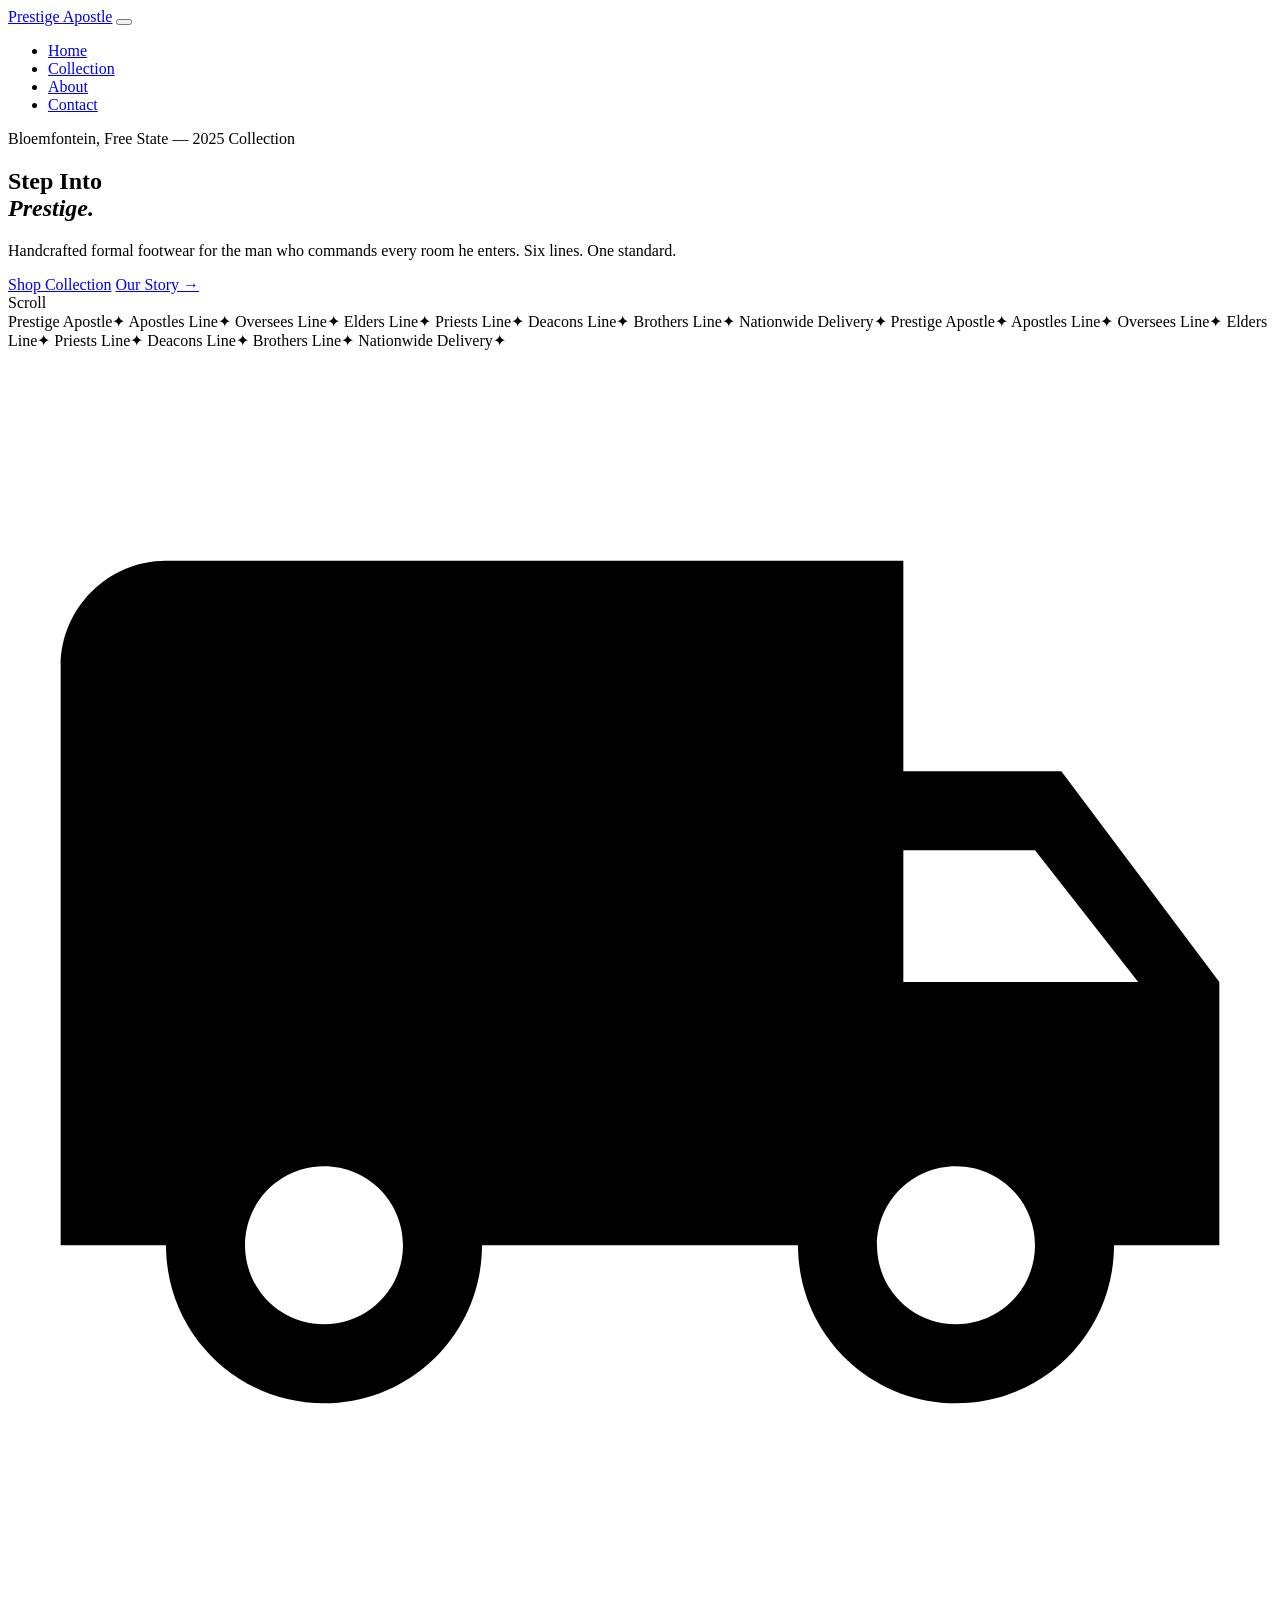
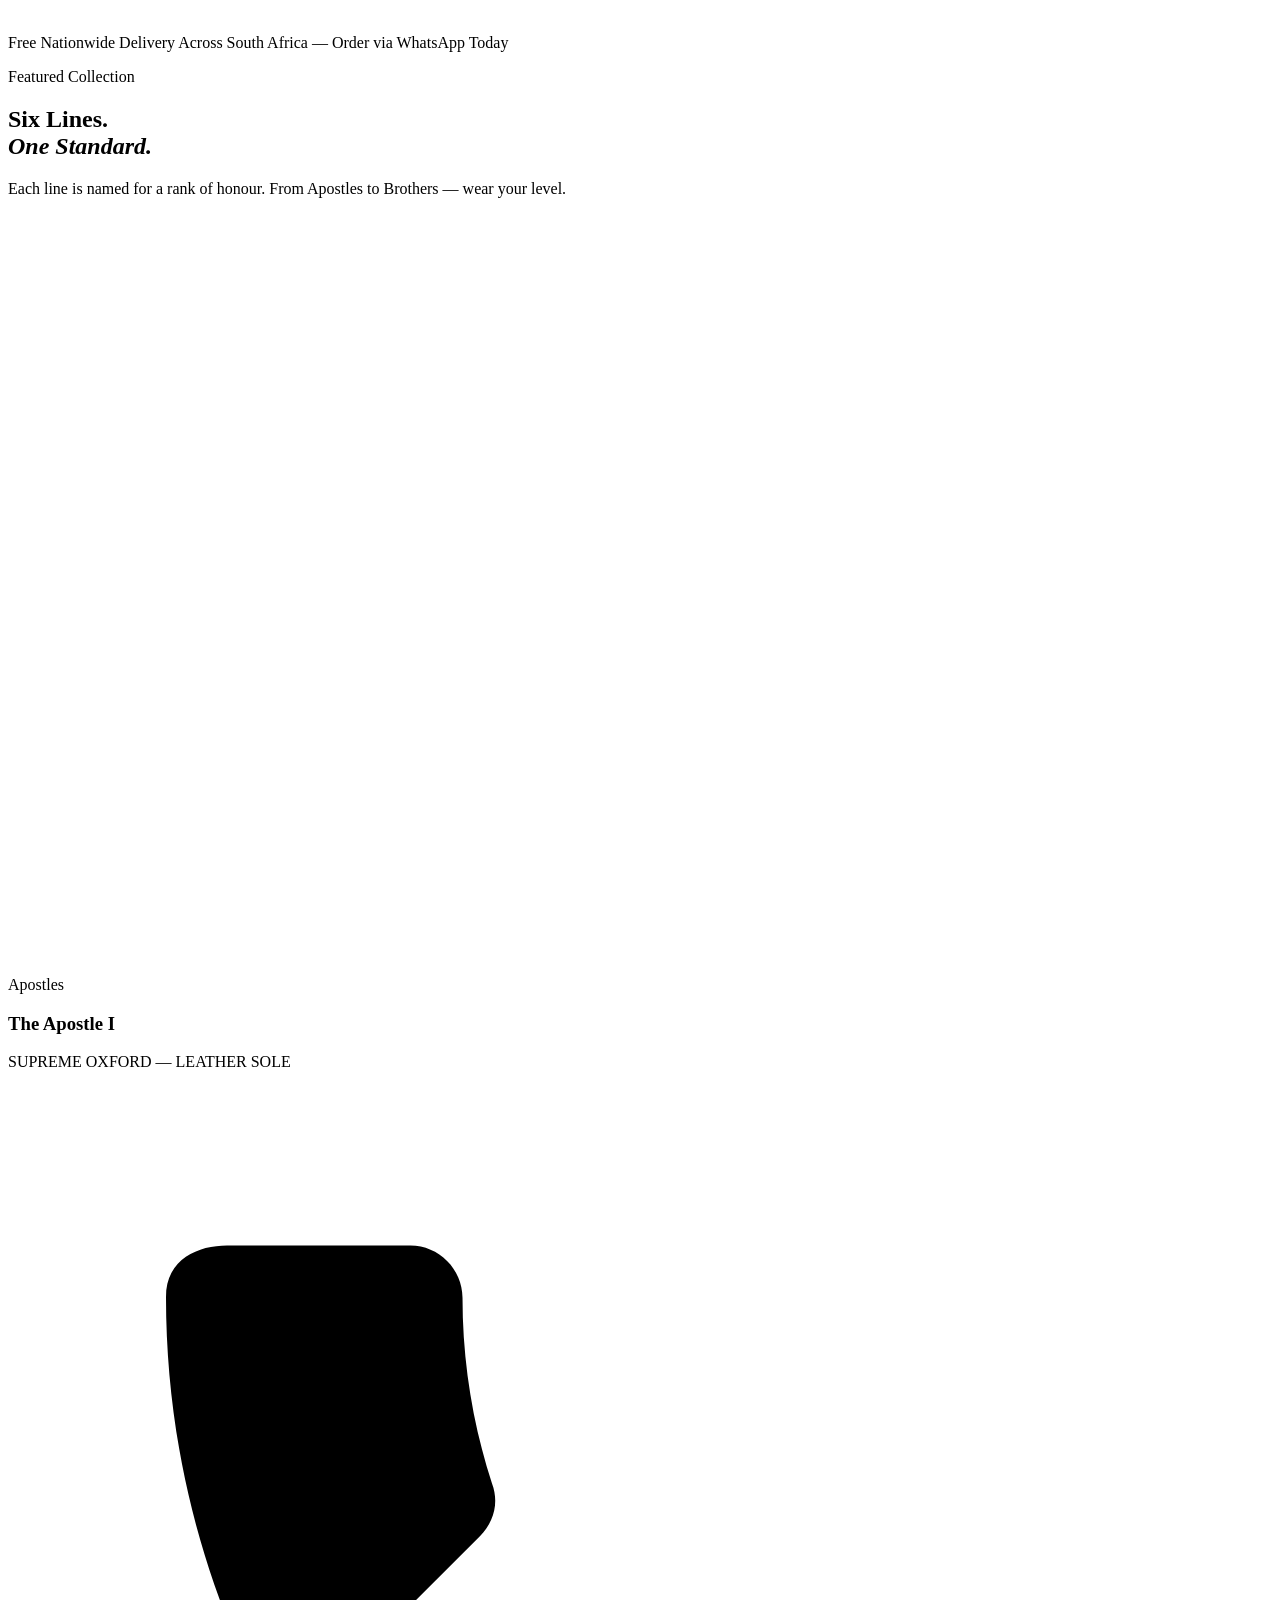
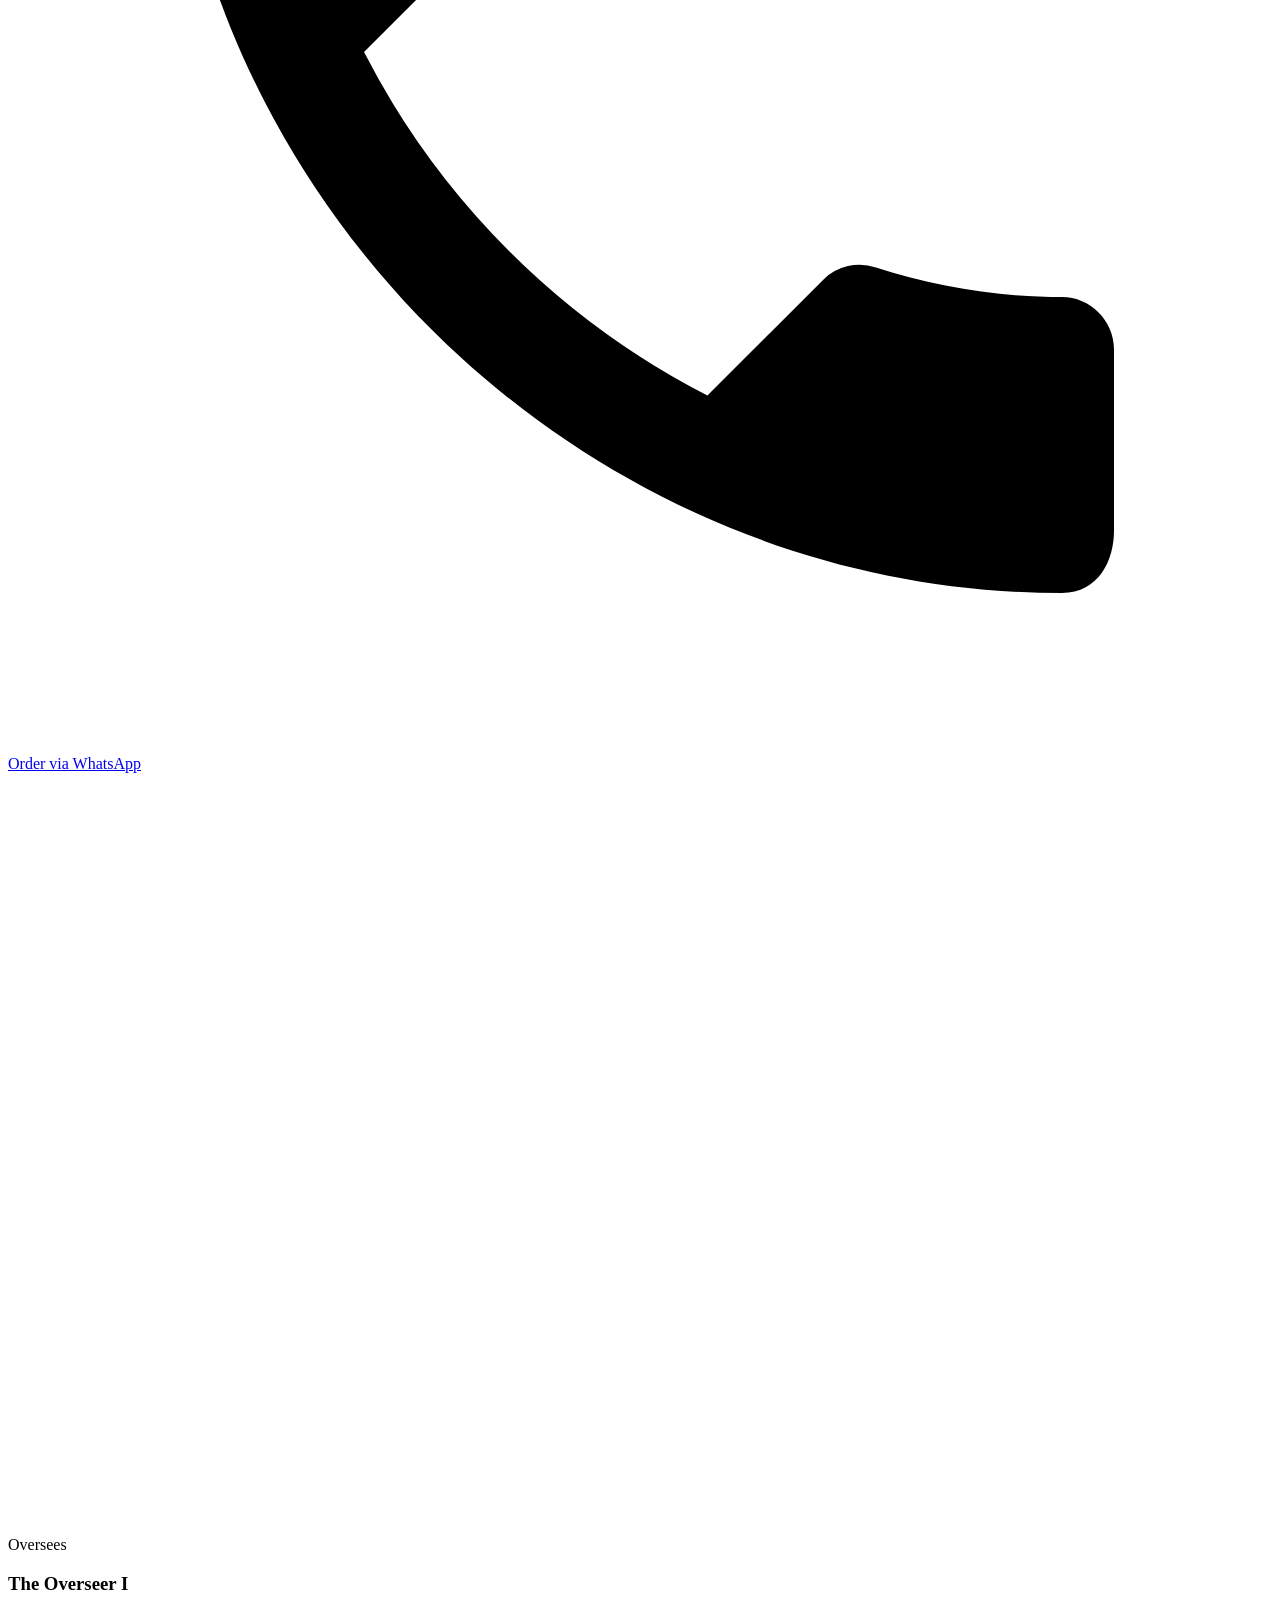
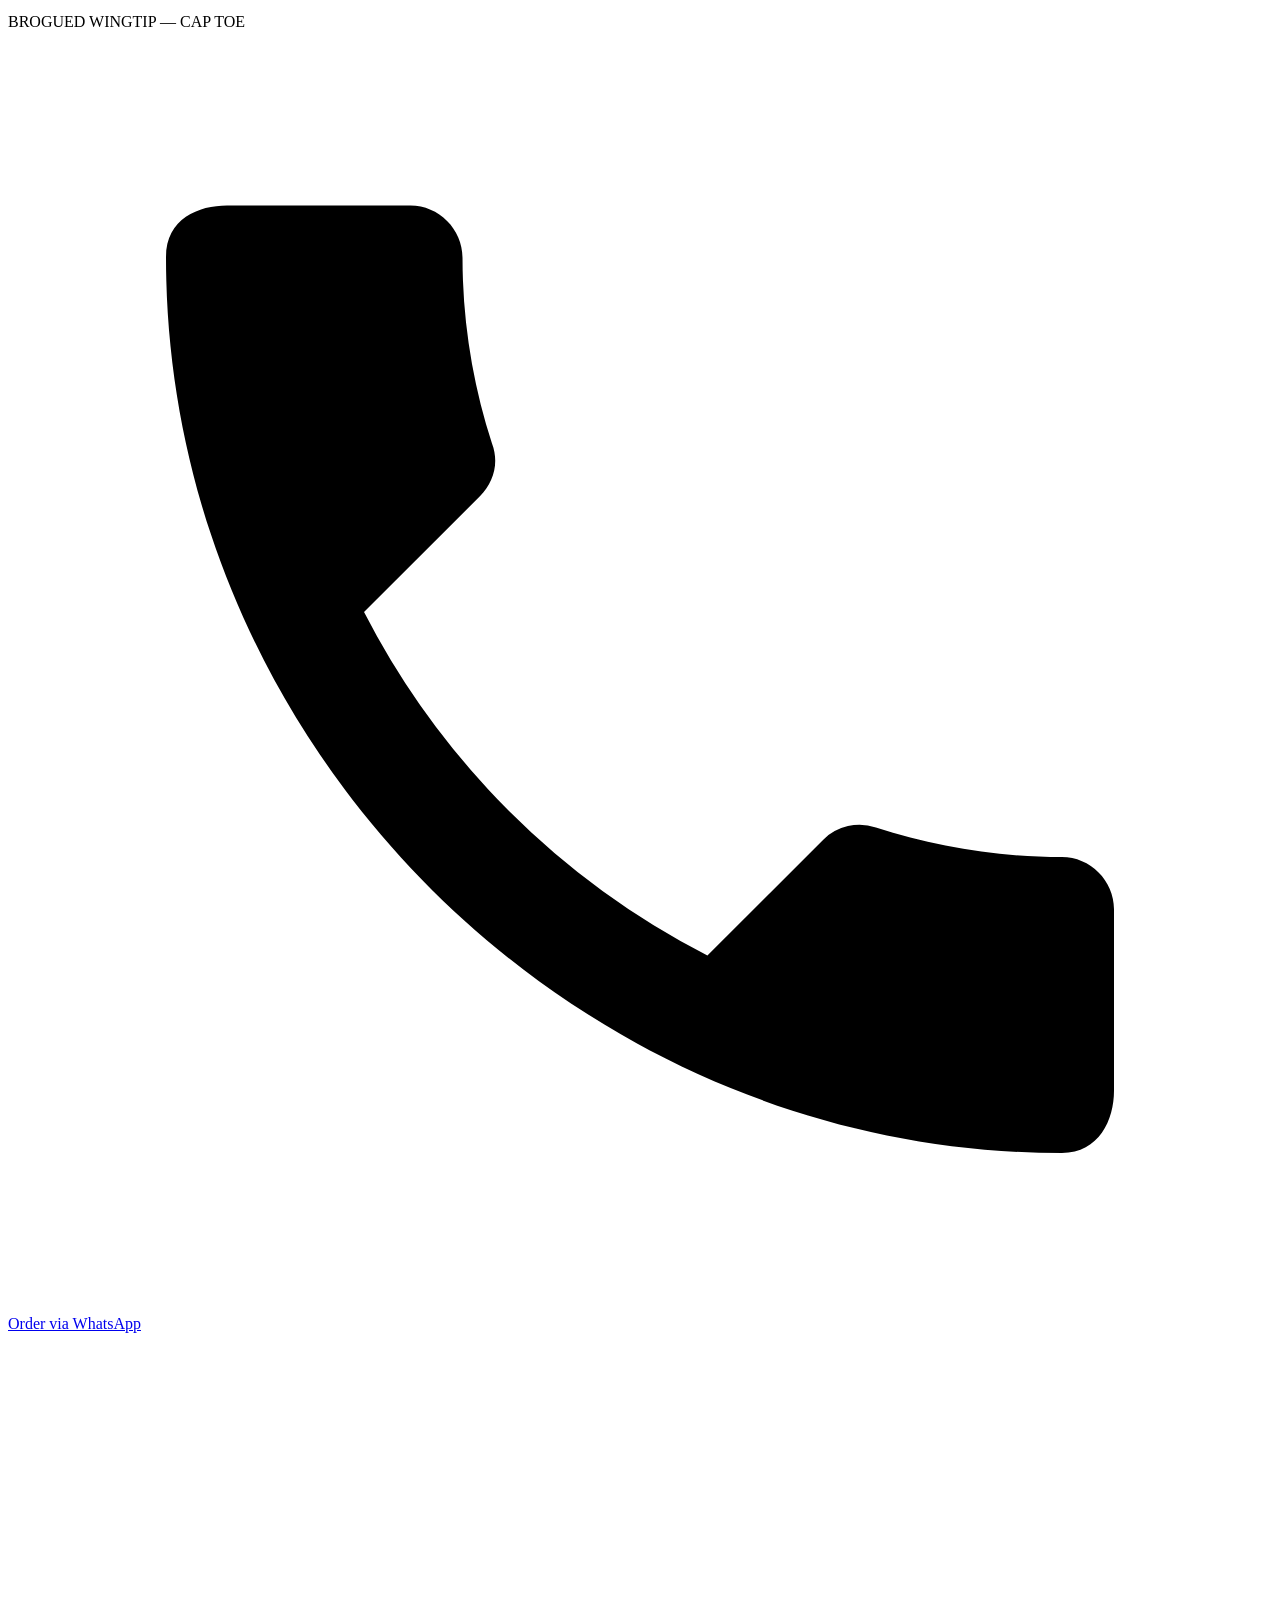
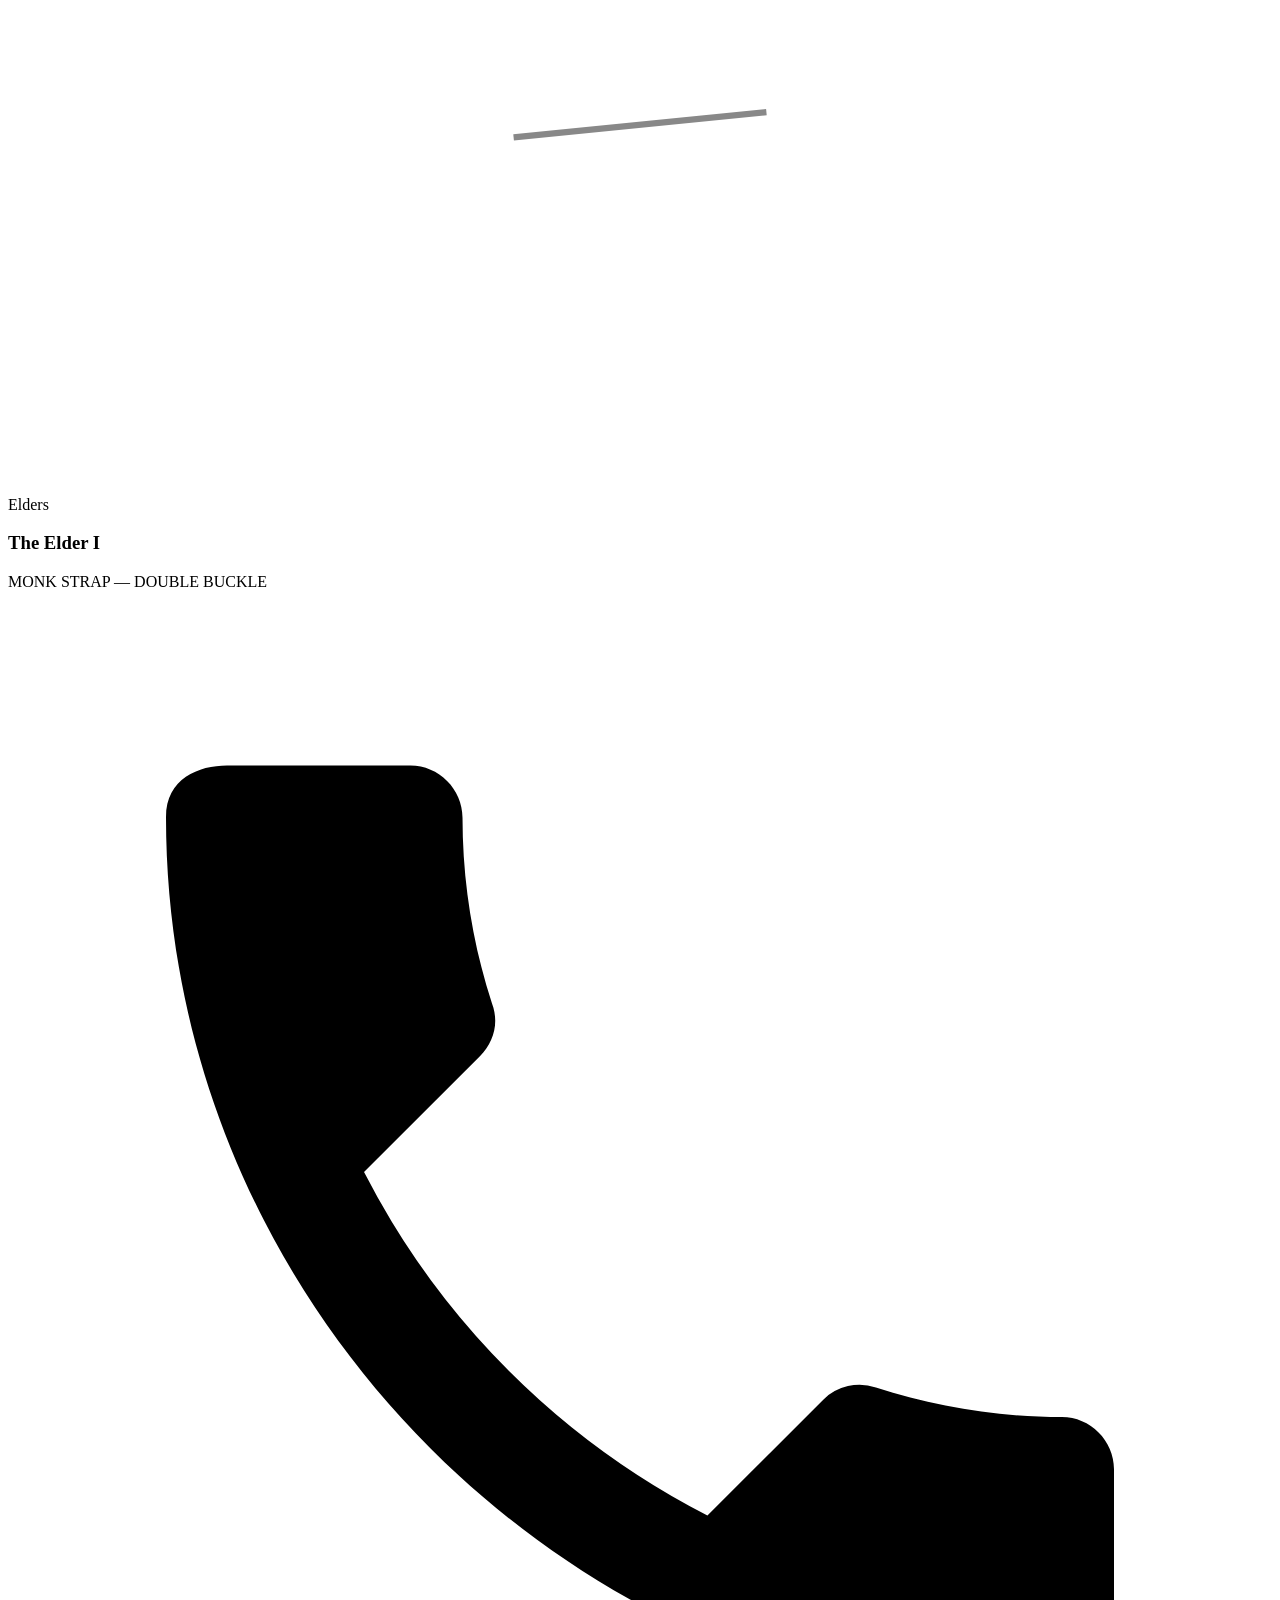
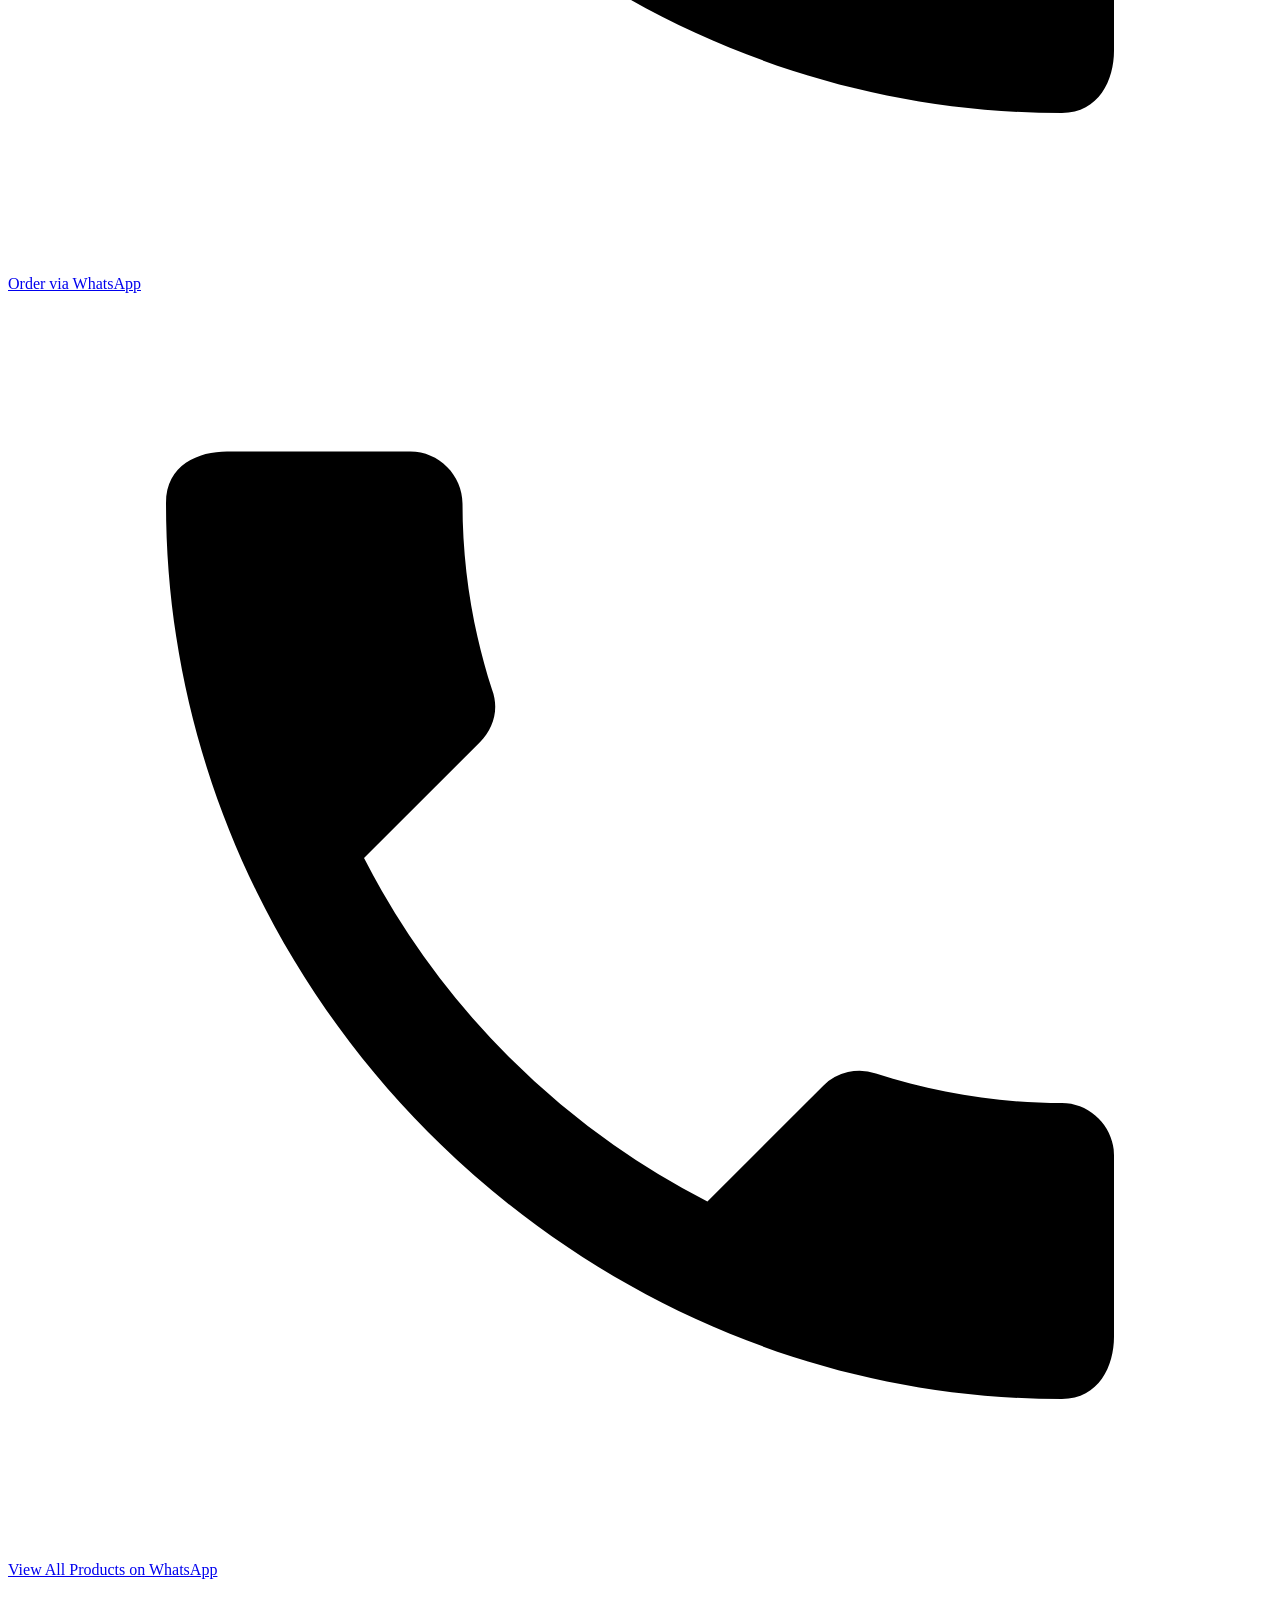
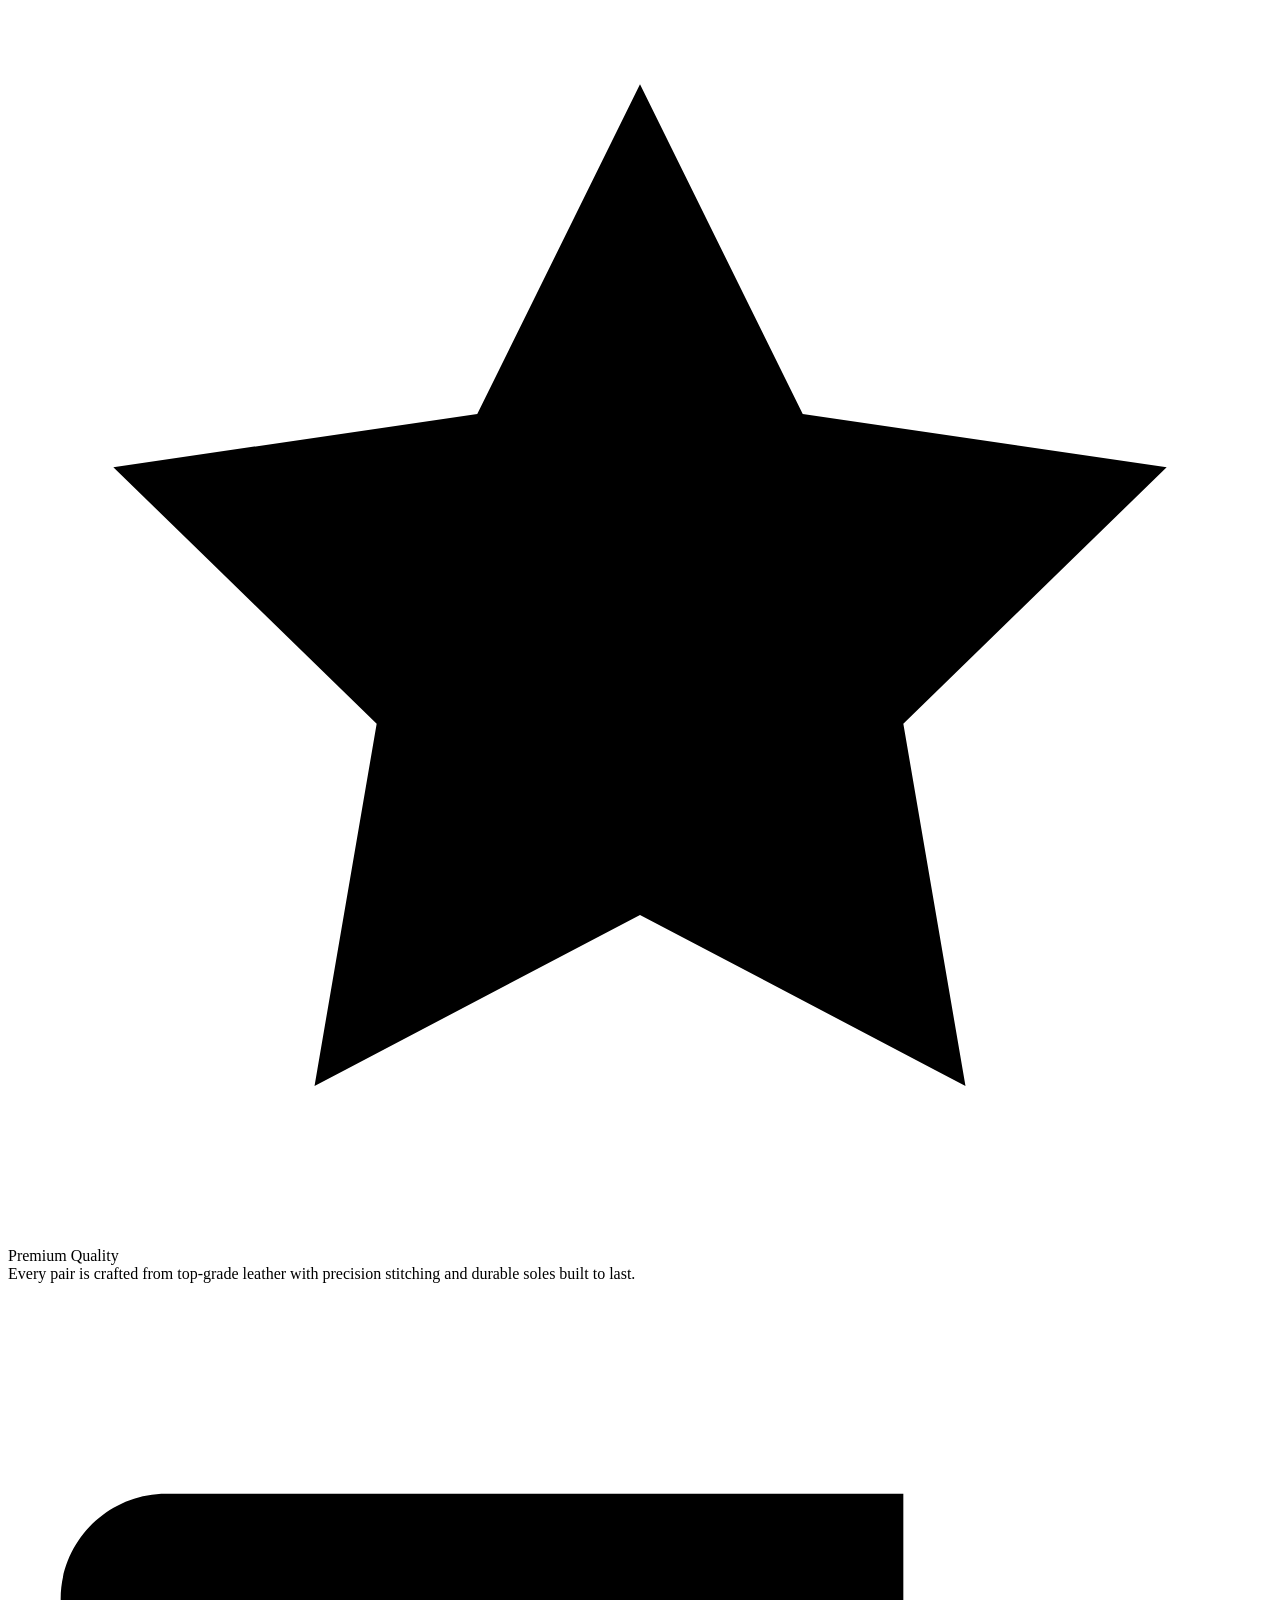
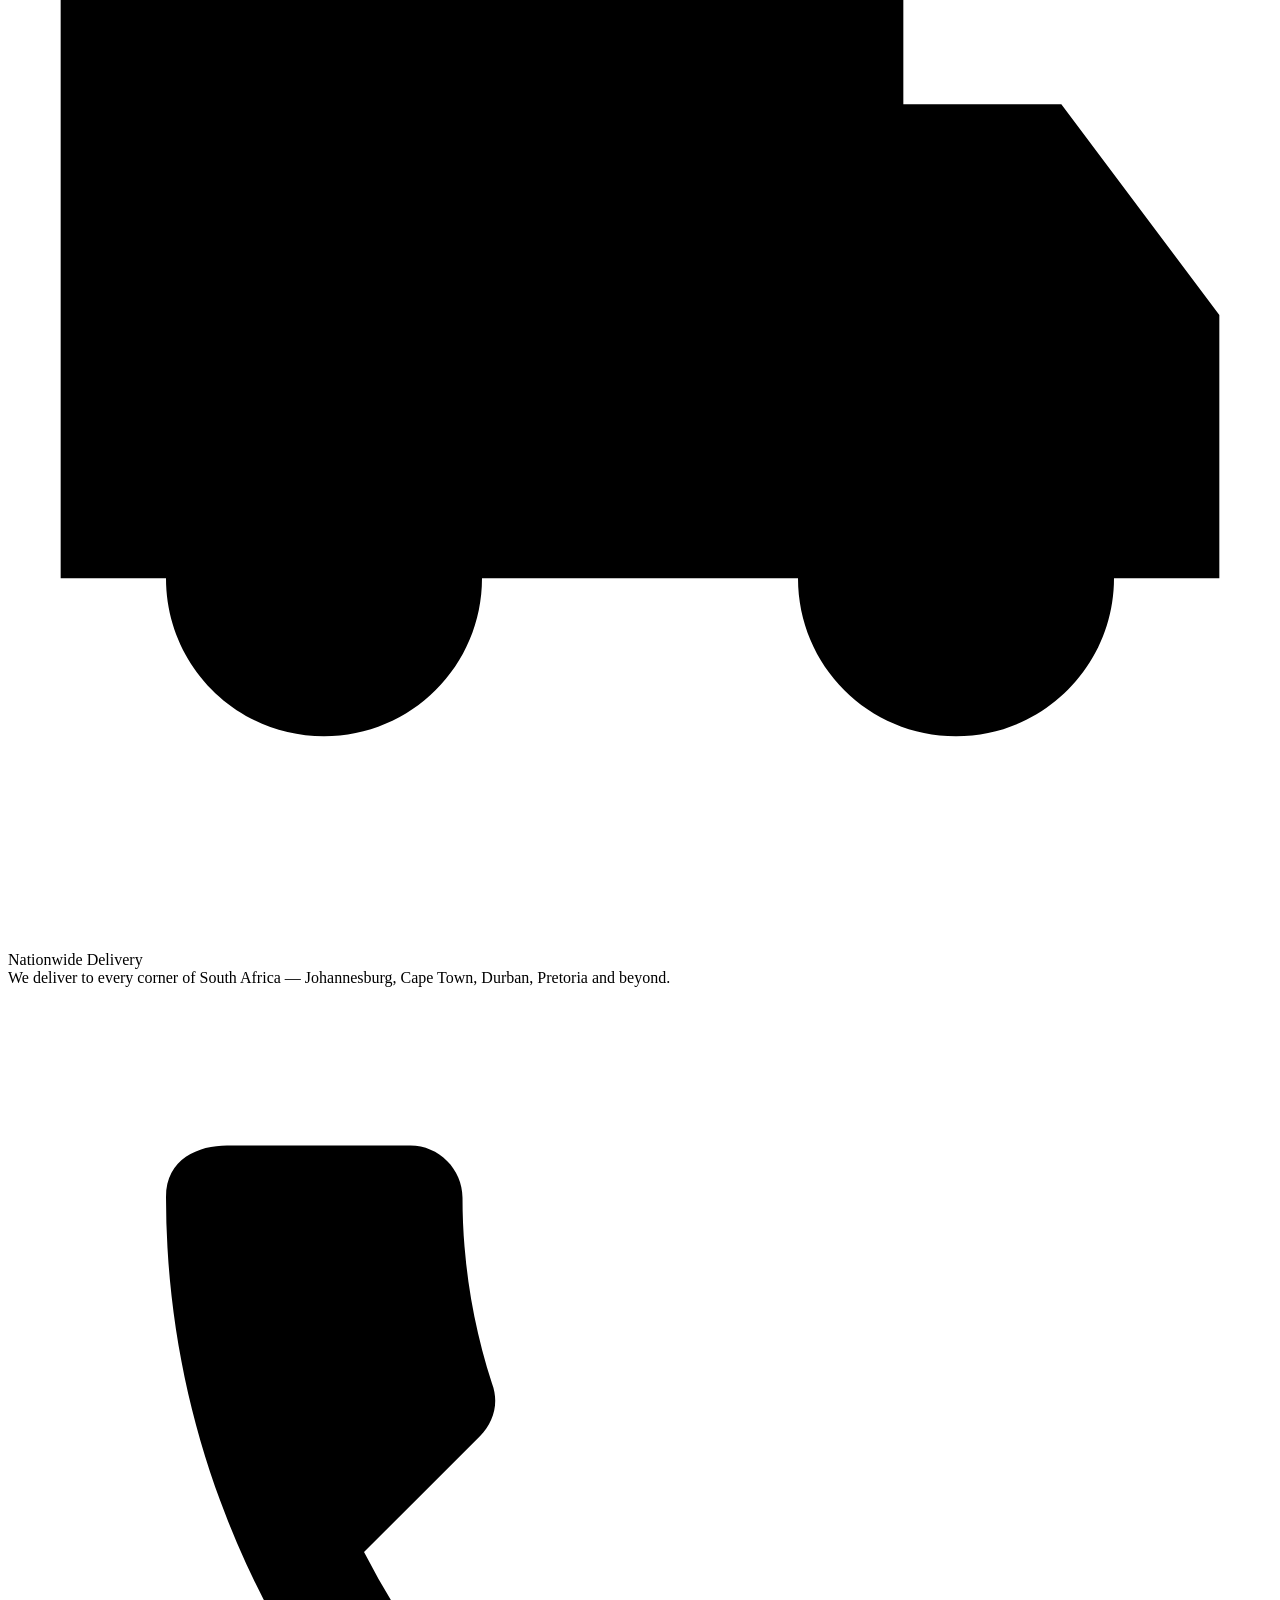
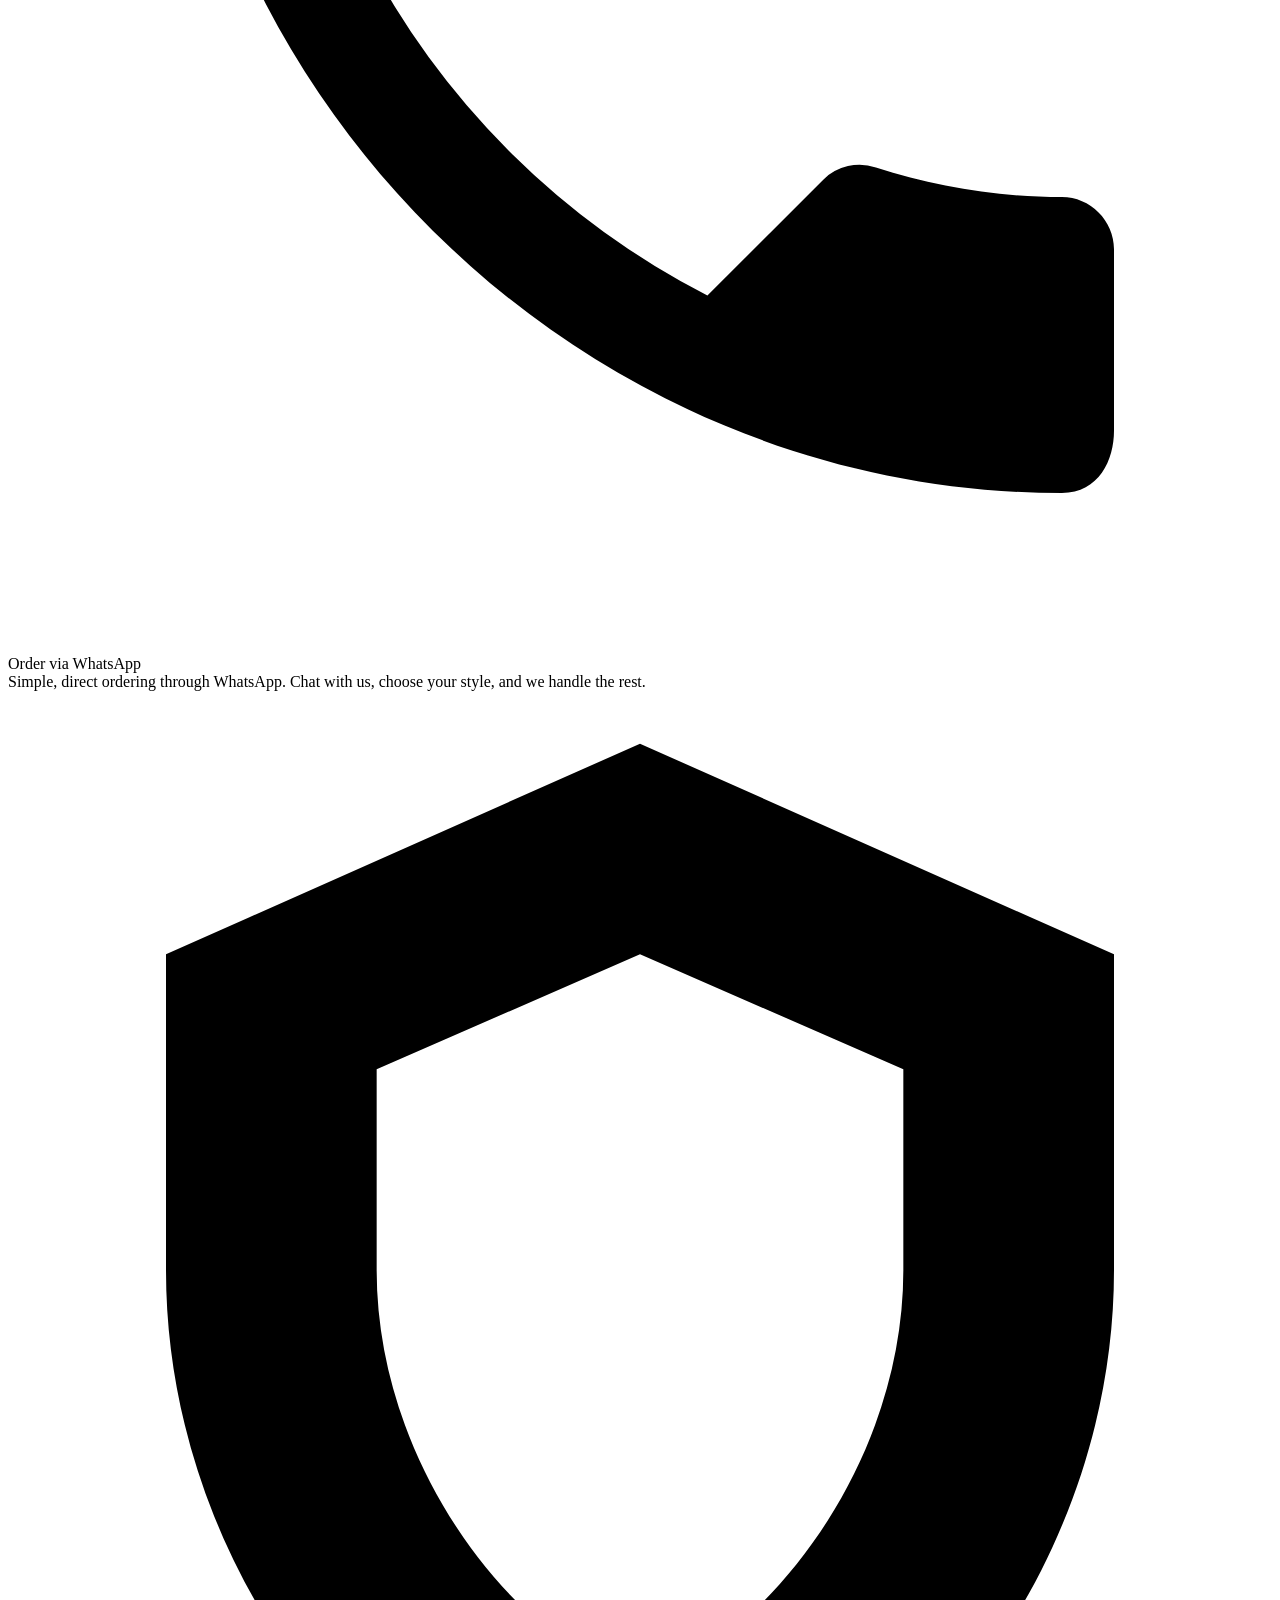
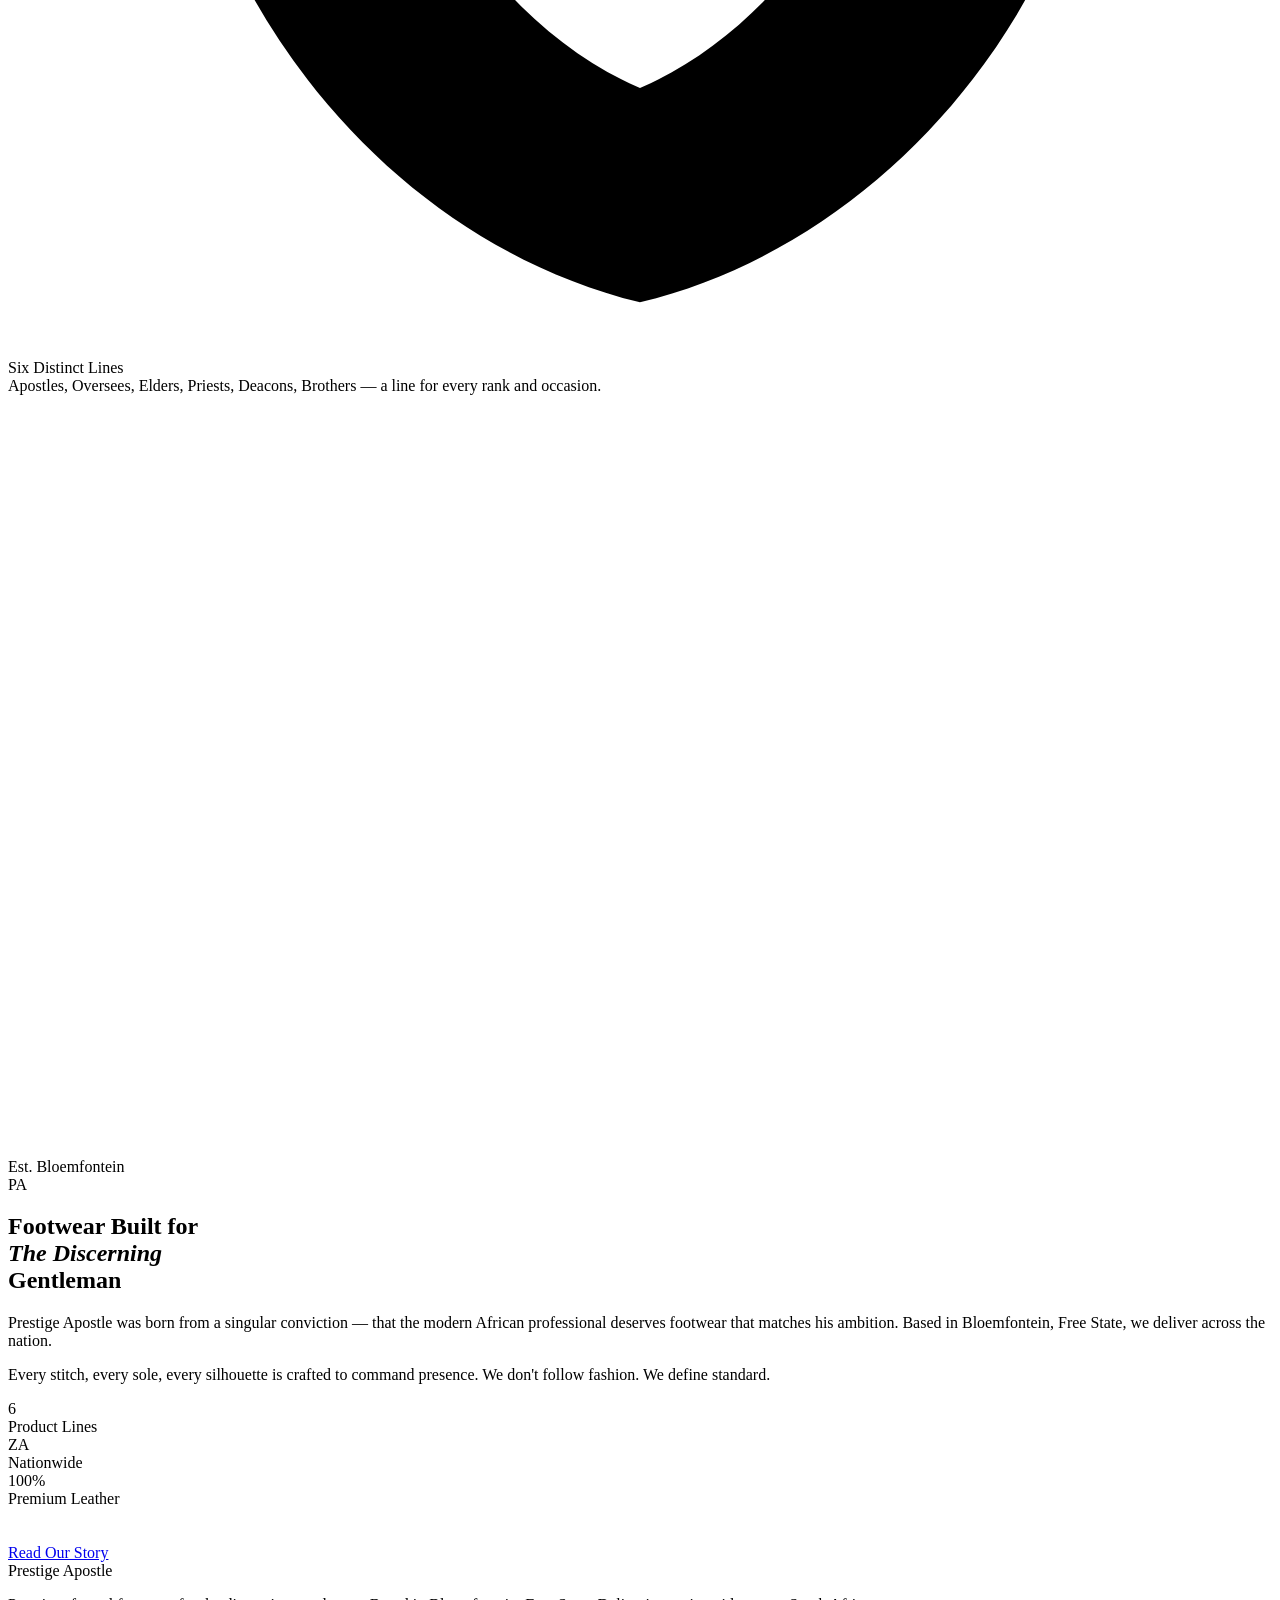
==== index.html @ 45535ac2 "Add files via upload" ====
<!DOCTYPE html>
<html lang="en">
<head>
  <meta charset="UTF-8" />
  <meta name="viewport" content="width=device-width, initial-scale=1.0" />
  <title>Prestige Apostle — Formal Footwear | Bloemfontein</title>
  <meta name="description" content="Premium formal footwear crafted for the discerning gentleman. Based in Bloemfontein, Free State. Nationwide delivery across South Africa." />
  <link href="https://fonts.googleapis.com/css2?family=Cormorant+Garamond:ital,wght@0,300;0,400;0,600;1,300;1,400&family=Montserrat:wght@300;400;500;600&display=swap" rel="stylesheet" />
  <link rel="stylesheet" href="style.css" />
</head>
<body>

  <div class="cursor" id="cursor"></div>
  <div class="cursor-ring" id="cursorRing"></div>

  <!-- NAV -->
  <nav>
    <a href="index.html" class="nav-logo">Prestige <span>Apostle</span></a>
    <button class="nav-toggle" id="navToggle" aria-label="Menu">
      <span></span><span></span><span></span>
    </button>
    <ul class="nav-links" id="navMenu">
      <li><a href="index.html">Home</a></li>
      <li><a href="products.html">Collection</a></li>
      <li><a href="about.html">About</a></li>
      <li><a href="contact.html">Contact</a></li>
    </ul>
  </nav>

  <!-- HERO -->
  <section id="hero">
    <div class="hero-bg"></div>
    <div class="hero-grain"></div>
    <div class="hero-line"></div>
    <p class="hero-eyebrow">Bloemfontein, Free State — 2025 Collection</p>
    <h1 class="hero-title">Step Into<br><em>Prestige.</em></h1>
    <p class="hero-sub">Handcrafted formal footwear for the man who commands every room he enters. Six lines. One standard.</p>
    <div class="hero-cta">
      <a href="products.html" class="btn-primary">Shop Collection</a>
      <a href="about.html" class="btn-ghost">Our Story →</a>
    </div>
    <div class="hero-scroll">
      <div class="scroll-line"></div>
      <span>Scroll</span>
    </div>
  </section>

  <!-- MARQUEE -->
  <div class="marquee-wrap">
    <div class="marquee-track">
      <span>Prestige Apostle</span><span class="dot">✦</span>
      <span>Apostles Line</span><span class="dot">✦</span>
      <span>Oversees Line</span><span class="dot">✦</span>
      <span>Elders Line</span><span class="dot">✦</span>
      <span>Priests Line</span><span class="dot">✦</span>
      <span>Deacons Line</span><span class="dot">✦</span>
      <span>Brothers Line</span><span class="dot">✦</span>
      <span>Nationwide Delivery</span><span class="dot">✦</span>
      <span>Prestige Apostle</span><span class="dot">✦</span>
      <span>Apostles Line</span><span class="dot">✦</span>
      <span>Oversees Line</span><span class="dot">✦</span>
      <span>Elders Line</span><span class="dot">✦</span>
      <span>Priests Line</span><span class="dot">✦</span>
      <span>Deacons Line</span><span class="dot">✦</span>
      <span>Brothers Line</span><span class="dot">✦</span>
      <span>Nationwide Delivery</span><span class="dot">✦</span>
    </div>
  </div>

  <!-- DELIVERY BANNER -->
  <div class="delivery-banner">
    <svg viewBox="0 0 24 24"><path d="M20 8h-3V4H3c-1.1 0-2 .9-2 2v11h2c0 1.66 1.34 3 3 3s3-1.34 3-3h6c0 1.66 1.34 3 3 3s3-1.34 3-3h2v-5l-3-4zM6 18.5c-.83 0-1.5-.67-1.5-1.5s.67-1.5 1.5-1.5 1.5.67 1.5 1.5-.67 1.5-1.5 1.5zm13.5-9l1.96 2.5H17V9.5h2.5zm-1.5 9c-.83 0-1.5-.67-1.5-1.5s.67-1.5 1.5-1.5 1.5.67 1.5 1.5-.67 1.5-1.5 1.5z"/></svg>
    <p>Free Nationwide Delivery Across South Africa — Order via WhatsApp Today</p>
  </div>

  <!-- FEATURED PRODUCTS -->
  <section class="products-section">
    <div class="section-header reveal">
      <div>
        <p class="section-tag">Featured Collection</p>
        <h2 class="section-title">Six Lines.<br><em>One Standard.</em></h2>
      </div>
      <p class="section-desc">Each line is named for a rank of honour. From Apostles to Brothers — wear your level.</p>
    </div>

    <div class="products-grid">

      <div class="product-card card-1 reveal">
        <div class="shoe-placeholder">
          <div class="glow"></div>
          <svg viewBox="0 0 200 120" fill="none"><path d="M10 90 Q40 50 80 55 Q120 60 160 45 Q175 42 185 50 L185 80 Q170 85 140 88 Q100 92 60 90 Q35 90 10 90Z" fill="white"/><rect x="10" y="88" width="30" height="8" rx="2" fill="white"/></svg>
        </div>
        <div class="cat-badge">Apostles</div>
        <div class="product-overlay">
          <h3 class="product-name">The Apostle I</h3>
          <p class="product-price">SUPREME OXFORD — LEATHER SOLE</p>
          <a href="https://wa.me/27724137487?text=Hi%2C%20I'm%20interested%20in%20The%20Apostle%20I%20from%20Prestige%20Apostle." class="product-buy" target="_blank">
            <svg viewBox="0 0 24 24"><path d="M20.01 15.38c-1.23 0-2.42-.2-3.53-.56a.977.977 0 0 0-1 .23l-2.2 2.2a15.045 15.045 0 0 1-6.52-6.52l2.2-2.2c.26-.26.37-.63.23-1-.36-1.11-.56-2.3-.56-3.53 0-.54-.45-.99-.99-.99H4.19C3.65 3 3 3.24 3 3.99 3 13.28 10.73 21 20.01 21c.71 0 .99-.63.99-1.18v-3.45c0-.54-.45-.99-.99-.99z"/></svg>
            Order via WhatsApp
          </a>
        </div>
      </div>

      <div class="product-card card-2 reveal">
        <div class="shoe-placeholder">
          <div class="glow"></div>
          <svg viewBox="0 0 200 120" fill="none"><path d="M15 85 Q50 55 90 58 Q130 62 165 48 Q178 44 185 54 L185 78 Q165 84 130 87 Q90 91 55 88 Q30 88 15 85Z" fill="white"/><ellipse cx="25" cy="88" rx="12" ry="5" fill="white"/><line x1="70" y1="62" x2="70" y2="85" stroke="white" stroke-width="0.8"/><line x1="85" y1="60" x2="85" y2="83" stroke="white" stroke-width="0.8"/><line x1="100" y1="61" x2="100" y2="82" stroke="white" stroke-width="0.8"/></svg>
        </div>
        <div class="cat-badge">Oversees</div>
        <div class="product-overlay">
          <h3 class="product-name">The Overseer I</h3>
          <p class="product-price">BROGUED WINGTIP — CAP TOE</p>
          <a href="https://wa.me/27724137487?text=Hi%2C%20I'm%20interested%20in%20The%20Overseer%20I%20from%20Prestige%20Apostle." class="product-buy" target="_blank">
            <svg viewBox="0 0 24 24"><path d="M20.01 15.38c-1.23 0-2.42-.2-3.53-.56a.977.977 0 0 0-1 .23l-2.2 2.2a15.045 15.045 0 0 1-6.52-6.52l2.2-2.2c.26-.26.37-.63.23-1-.36-1.11-.56-2.3-.56-3.53 0-.54-.45-.99-.99-.99H4.19C3.65 3 3 3.24 3 3.99 3 13.28 10.73 21 20.01 21c.71 0 .99-.63.99-1.18v-3.45c0-.54-.45-.99-.99-.99z"/></svg>
            Order via WhatsApp
          </a>
        </div>
      </div>

      <div class="product-card card-3 reveal">
        <div class="shoe-placeholder">
          <div class="glow"></div>
          <svg viewBox="0 0 200 120" fill="none"><path d="M12 88 Q45 60 85 62 Q120 65 158 50 Q172 46 182 56 L182 80 Q162 86 125 89 Q85 93 50 90 Q28 89 12 88Z" fill="white"/><rect x="12" y="86" width="28" height="10" rx="3" fill="white"/><path d="M80 64 Q100 62 120 60" stroke="#888" stroke-width="1"/></svg>
        </div>
        <div class="cat-badge">Elders</div>
        <div class="product-overlay">
          <h3 class="product-name">The Elder I</h3>
          <p class="product-price">MONK STRAP — DOUBLE BUCKLE</p>
          <a href="https://wa.me/27724137487?text=Hi%2C%20I'm%20interested%20in%20The%20Elder%20I%20from%20Prestige%20Apostle." class="product-buy" target="_blank">
            <svg viewBox="0 0 24 24"><path d="M20.01 15.38c-1.23 0-2.42-.2-3.53-.56a.977.977 0 0 0-1 .23l-2.2 2.2a15.045 15.045 0 0 1-6.52-6.52l2.2-2.2c.26-.26.37-.63.23-1-.36-1.11-.56-2.3-.56-3.53 0-.54-.45-.99-.99-.99H4.19C3.65 3 3 3.24 3 3.99 3 13.28 10.73 21 20.01 21c.71 0 .99-.63.99-1.18v-3.45c0-.54-.45-.99-.99-.99z"/></svg>
            Order via WhatsApp
          </a>
        </div>
      </div>

    </div>

    <div class="view-all-wrap reveal">
      <a href="https://wa.me/27724137487?text=Hi%2C%20I'd%20like%20to%20view%20the%20full%20Prestige%20Apostle%20catalogue." class="btn-view-all" target="_blank">
        <svg viewBox="0 0 24 24"><path d="M20.01 15.38c-1.23 0-2.42-.2-3.53-.56a.977.977 0 0 0-1 .23l-2.2 2.2a15.045 15.045 0 0 1-6.52-6.52l2.2-2.2c.26-.26.37-.63.23-1-.36-1.11-.56-2.3-.56-3.53 0-.54-.45-.99-.99-.99H4.19C3.65 3 3 3.24 3 3.99 3 13.28 10.73 21 20.01 21c.71 0 .99-.63.99-1.18v-3.45c0-.54-.45-.99-.99-.99z"/></svg>
        View All Products on WhatsApp
      </a>
    </div>
  </section>

  <!-- FEATURES STRIP -->
  <div class="features-strip">
    <div class="feature-item reveal">
      <div class="feature-icon"><svg viewBox="0 0 24 24"><path d="M12 2l3.09 6.26L22 9.27l-5 4.87 1.18 6.88L12 17.77l-6.18 3.25L7 14.14 2 9.27l6.91-1.01L12 2z"/></svg></div>
      <div class="feature-title">Premium Quality</div>
      <div class="feature-desc">Every pair is crafted from top-grade leather with precision stitching and durable soles built to last.</div>
    </div>
    <div class="feature-item reveal">
      <div class="feature-icon"><svg viewBox="0 0 24 24"><path d="M20 8h-3V4H3c-1.1 0-2 .9-2 2v11h2c0 1.66 1.34 3 3 3s3-1.34 3-3h6c0 1.66 1.34 3 3 3s3-1.34 3-3h2v-5l-3-4z"/></svg></div>
      <div class="feature-title">Nationwide Delivery</div>
      <div class="feature-desc">We deliver to every corner of South Africa — Johannesburg, Cape Town, Durban, Pretoria and beyond.</div>
    </div>
    <div class="feature-item reveal">
      <div class="feature-icon"><svg viewBox="0 0 24 24"><path d="M20.01 15.38c-1.23 0-2.42-.2-3.53-.56a.977.977 0 0 0-1 .23l-2.2 2.2a15.045 15.045 0 0 1-6.52-6.52l2.2-2.2c.26-.26.37-.63.23-1-.36-1.11-.56-2.3-.56-3.53 0-.54-.45-.99-.99-.99H4.19C3.65 3 3 3.24 3 3.99 3 13.28 10.73 21 20.01 21c.71 0 .99-.63.99-1.18v-3.45c0-.54-.45-.99-.99-.99z"/></svg></div>
      <div class="feature-title">Order via WhatsApp</div>
      <div class="feature-desc">Simple, direct ordering through WhatsApp. Chat with us, choose your style, and we handle the rest.</div>
    </div>
    <div class="feature-item reveal">
      <div class="feature-icon"><svg viewBox="0 0 24 24"><path d="M12 1L3 5v6c0 5.55 3.84 10.74 9 12 5.16-1.26 9-6.45 9-12V5l-9-4zm0 4l5 2.18V11c0 3.5-2.33 6.79-5 7.93-2.67-1.14-5-4.43-5-7.93V7.18L12 5z"/></svg></div>
      <div class="feature-title">Six Distinct Lines</div>
      <div class="feature-desc">Apostles, Oversees, Elders, Priests, Deacons, Brothers — a line for every rank and occasion.</div>
    </div>
  </div>

  <!-- ABOUT SNIPPET -->
  <section class="about-section">
    <div class="about-visual reveal">
      <div class="about-frame">
        <div class="about-frame-inner">
          <svg viewBox="0 0 200 120" fill="none"><path d="M10 90 Q40 50 80 55 Q120 60 160 45 Q175 42 185 50 L185 80 Q170 85 140 88 Q100 92 60 90 Q35 90 10 90Z" fill="white"/><rect x="10" y="88" width="30" height="8" rx="2" fill="white"/></svg>
        </div>
      </div>
      <div class="about-border"></div>
      <div class="about-tag-badge">Est. Bloemfontein</div>
    </div>
    <div class="about-content reveal">
      <div class="about-number">PA</div>
      <h2 class="about-heading">Footwear Built for<br><em>The Discerning</em><br>Gentleman</h2>
      <p class="about-text">Prestige Apostle was born from a singular conviction — that the modern African professional deserves footwear that matches his ambition. Based in Bloemfontein, Free State, we deliver across the nation.</p>
      <p class="about-text">Every stitch, every sole, every silhouette is crafted to command presence. We don't follow fashion. We define standard.</p>
      <div class="divider"></div>
      <div class="about-stats">
        <div><div class="stat-num">6</div><div class="stat-label">Product Lines</div></div>
        <div><div class="stat-num">ZA</div><div class="stat-label">Nationwide</div></div>
        <div><div class="stat-num">100%</div><div class="stat-label">Premium Leather</div></div>
      </div>
      <br><br>
      <a href="about.html" class="btn-outline">Read Our Story</a>
    </div>
  </section>

  <!-- FOOTER -->
  <footer>
    <div class="footer-top">
      <div class="footer-brand">
        <span class="footer-logo">Prestige <span>Apostle</span></span>
        <p class="footer-tagline">Premium formal footwear for the discerning gentleman. Based in Bloemfontein, Free State. Delivering nationwide across South Africa.</p>
      </div>
      <div class="footer-col">
        <div class="footer-col-title">Navigate</div>
        <ul>
          <li><a href="index.html">Home</a></li>
          <li><a href="products.html">Collection</a></li>
          <li><a href="about.html">About</a></li>
          <li><a href="contact.html">Contact</a></li>
        </ul>
      </div>
      <div class="footer-col">
        <div class="footer-col-title">Collections</div>
        <ul>
          <li><a href="products.html">Apostles Line</a></li>
          <li><a href="products.html">Oversees Line</a></li>
          <li><a href="products.html">Elders Line</a></li>
          <li><a href="products.html">Priests Line</a></li>
          <li><a href="products.html">Deacons Line</a></li>
          <li><a href="products.html">Brothers Line</a></li>
        </ul>
      </div>
      <div class="footer-col">
        <div class="footer-col-title">Contact</div>
        <ul>
          <li><a href="https://wa.me/27724137487" target="_blank">+27 72 413 7487</a></li>
          <li><a href="contact.html">Send Enquiry</a></li>
          <li><a href="contact.html">Delivery Info</a></li>
        </ul>
        <br>
        <div class="footer-col-title">Location</div>
        <ul><li><a href="contact.html">Bloemfontein, Free State<br>South Africa</a></li></ul>
      </div>
    </div>
    <div class="footer-bottom">
      <p class="footer-copy">© 2025 Prestige Apostle. All rights reserved. Bloemfontein, South Africa.</p>
      <a href="https://wa.me/27724137487" class="footer-wa" target="_blank">
        <svg viewBox="0 0 24 24"><path d="M17.472 14.382c-.297-.149-1.758-.867-2.03-.967-.273-.099-.471-.148-.67.15-.197.297-.767.966-.94 1.164-.173.199-.347.223-.644.075-.297-.15-1.255-.463-2.39-1.475-.883-.788-1.48-1.761-1.653-2.059-.173-.297-.018-.458.13-.606.134-.133.298-.347.446-.52.149-.174.198-.298.298-.497.099-.198.05-.371-.025-.52-.075-.149-.669-1.612-.916-2.207-.242-.579-.487-.5-.669-.51-.173-.008-.371-.01-.57-.01-.198 0-.52.074-.792.372-.272.297-1.04 1.016-1.04 2.479 0 1.462 1.065 2.875 1.213 3.074.149.198 2.096 3.2 5.077 4.487.709.306 1.262.489 1.694.625.712.227 1.36.195 1.871.118.571-.085 1.758-.719 2.006-1.413.248-.694.248-1.289.173-1.413-.074-.124-.272-.198-.57-.347m-5.421 7.403h-.004a9.87 9.87 0 01-5.031-1.378l-.361-.214-3.741.982.998-3.648-.235-.374a9.86 9.86 0 01-1.51-5.26c.001-5.45 4.436-9.884 9.888-9.884 2.64 0 5.122 1.03 6.988 2.898a9.825 9.825 0 012.893 6.994c-.003 5.45-4.437 9.884-9.885 9.884m8.413-18.297A11.815 11.815 0 0012.05 0C5.495 0 .16 5.335.157 11.892c0 2.096.547 4.142 1.588 5.945L.057 24l6.305-1.654a11.882 11.882 0 005.683 1.448h.005c6.554 0 11.89-5.335 11.893-11.893a11.821 11.821 0 00-3.48-8.413z"/></svg>
        Chat on WhatsApp
      </a>
    </div>
  </footer>

  <script src="main.js"></script>
</body>
</html>
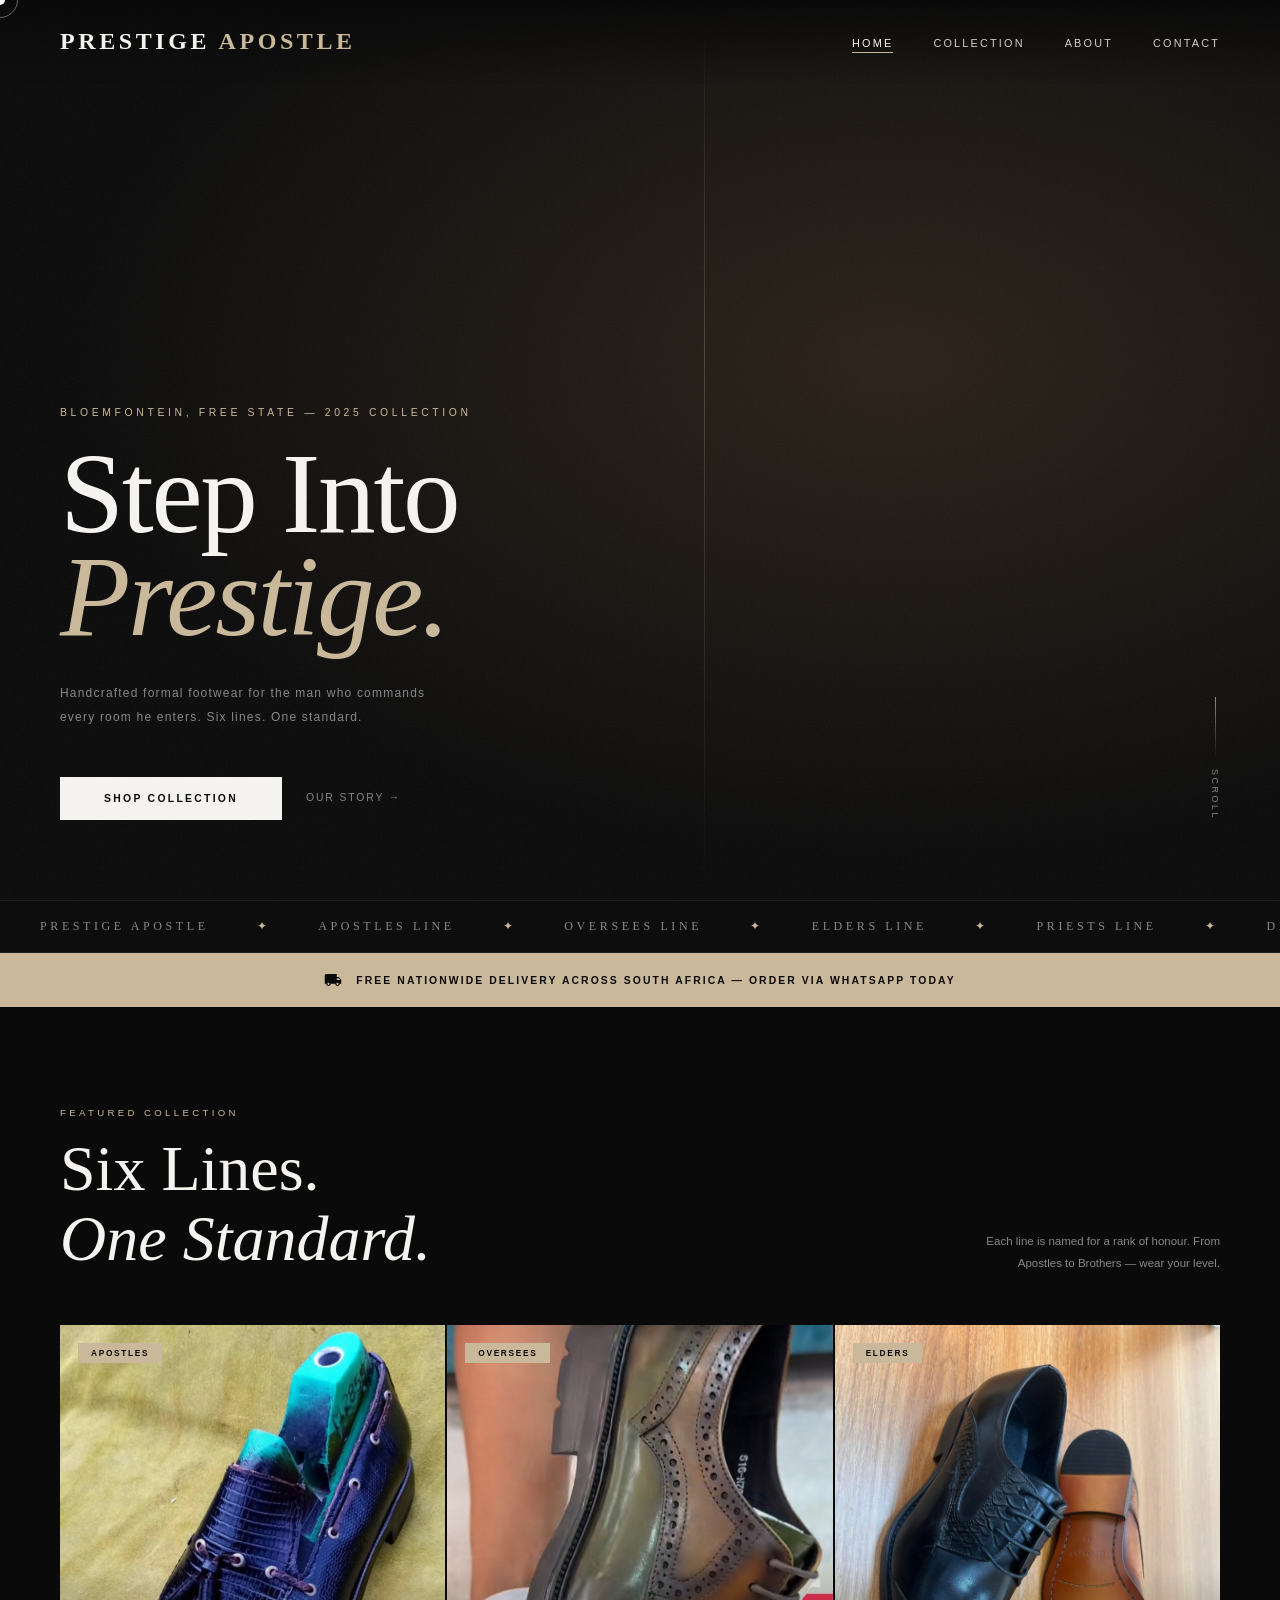
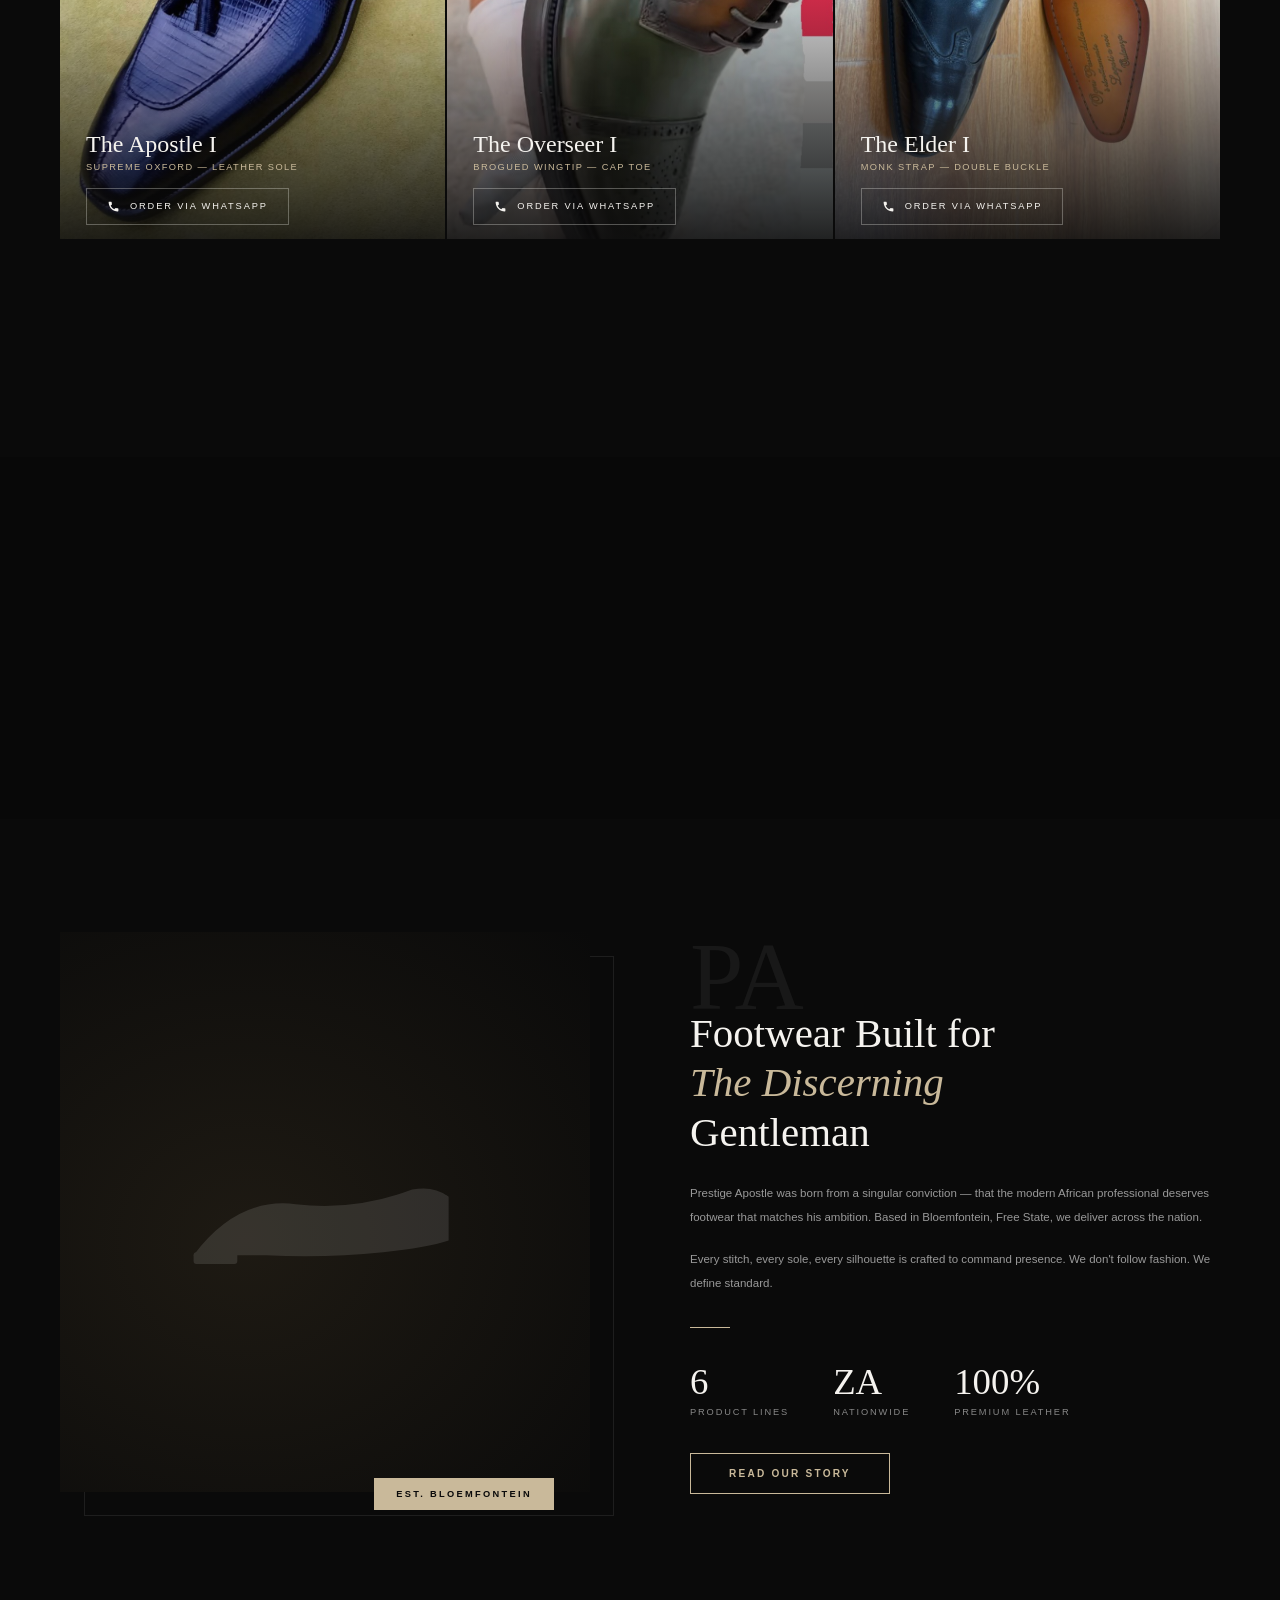
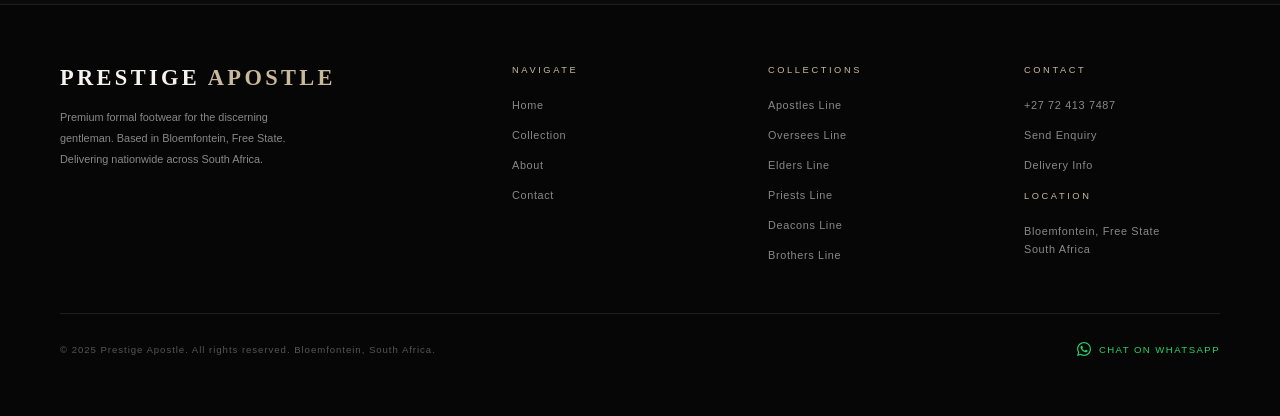
==== commit e9afbe9e: "Update index.html" ====
--- a/index.html
+++ b/index.html
@@ -86,10 +86,7 @@
     <div class="products-grid">
 
       <div class="product-card card-1 reveal">
-        <div class="shoe-placeholder">
-          <div class="glow"></div>
-          <svg viewBox="0 0 200 120" fill="none"><path d="M10 90 Q40 50 80 55 Q120 60 160 45 Q175 42 185 50 L185 80 Q170 85 140 88 Q100 92 60 90 Q35 90 10 90Z" fill="white"/><rect x="10" y="88" width="30" height="8" rx="2" fill="white"/></svg>
-        </div>
+        <img src="images/apostle-1.jpg" alt="The Apostle I" />
         <div class="cat-badge">Apostles</div>
         <div class="product-overlay">
           <h3 class="product-name">The Apostle I</h3>
@@ -102,10 +99,7 @@
       </div>
 
       <div class="product-card card-2 reveal">
-        <div class="shoe-placeholder">
-          <div class="glow"></div>
-          <svg viewBox="0 0 200 120" fill="none"><path d="M15 85 Q50 55 90 58 Q130 62 165 48 Q178 44 185 54 L185 78 Q165 84 130 87 Q90 91 55 88 Q30 88 15 85Z" fill="white"/><ellipse cx="25" cy="88" rx="12" ry="5" fill="white"/><line x1="70" y1="62" x2="70" y2="85" stroke="white" stroke-width="0.8"/><line x1="85" y1="60" x2="85" y2="83" stroke="white" stroke-width="0.8"/><line x1="100" y1="61" x2="100" y2="82" stroke="white" stroke-width="0.8"/></svg>
-        </div>
+        <img src="images/oversees-1.jpg" alt="The Overseer I" />
         <div class="cat-badge">Oversees</div>
         <div class="product-overlay">
           <h3 class="product-name">The Overseer I</h3>
@@ -118,10 +112,7 @@
       </div>
 
       <div class="product-card card-3 reveal">
-        <div class="shoe-placeholder">
-          <div class="glow"></div>
-          <svg viewBox="0 0 200 120" fill="none"><path d="M12 88 Q45 60 85 62 Q120 65 158 50 Q172 46 182 56 L182 80 Q162 86 125 89 Q85 93 50 90 Q28 89 12 88Z" fill="white"/><rect x="12" y="86" width="28" height="10" rx="3" fill="white"/><path d="M80 64 Q100 62 120 60" stroke="#888" stroke-width="1"/></svg>
-        </div>
+        <img src="images/elders-1.jpg" alt="The Elder I" />
         <div class="cat-badge">Elders</div>
         <div class="product-overlay">
           <h3 class="product-name">The Elder I</h3>
--- a/style.css
+++ b/style.css
@@ -0,0 +1,322 @@
+/* ═══════════════════════════════════════
+   PRESTIGE APOSTLE — style.css
+   ═══════════════════════════════════════ */
+
+*, *::before, *::after { margin: 0; padding: 0; box-sizing: border-box; }
+
+:root {
+  --black:  #0a0a0a;
+  --white:  #f5f3ef;
+  --mid:    #1a1a1a;
+  --grey:   #888;
+  --lgrey:  #d4d0c8;
+  --accent: #c9b99a;
+  --border: #1e1e1e;
+}
+
+html { scroll-behavior: smooth; }
+
+body {
+  background: var(--black);
+  color: var(--white);
+  font-family: 'Montserrat', sans-serif;
+  font-weight: 300;
+  overflow-x: hidden;
+  cursor: none;
+}
+
+/* ── CURSOR ── */
+.cursor {
+  position: fixed; width: 10px; height: 10px;
+  background: var(--white); border-radius: 50%;
+  pointer-events: none; z-index: 9999;
+  transform: translate(-50%, -50%);
+  transition: width .2s, height .2s, background .2s;
+}
+.cursor-ring {
+  position: fixed; width: 36px; height: 36px;
+  border: 1px solid rgba(245,243,239,0.4); border-radius: 50%;
+  pointer-events: none; z-index: 9998;
+  transform: translate(-50%, -50%);
+  transition: width .3s, height .3s, border-color .3s;
+}
+.cursor.hovered      { width: 6px;  height: 6px;  background: var(--accent); }
+.cursor-ring.hovered { width: 52px; height: 52px; border-color: var(--accent); }
+
+/* ── NAV ── */
+nav {
+  position: fixed; top: 0; left: 0; right: 0; z-index: 100;
+  display: flex; align-items: center; justify-content: space-between;
+  padding: 28px 60px;
+  background: linear-gradient(to bottom, rgba(10,10,10,0.97), transparent);
+}
+.nav-logo {
+  font-family: 'Cormorant Garamond', serif;
+  font-size: 1.5rem; font-weight: 600;
+  letter-spacing: 0.15em; text-transform: uppercase;
+  color: var(--white); text-decoration: none; z-index: 1;
+}
+.nav-logo span { color: var(--accent); }
+.nav-links { display: flex; gap: 40px; list-style: none; }
+.nav-links a {
+  color: var(--lgrey); text-decoration: none;
+  font-size: 0.68rem; letter-spacing: 0.2em; text-transform: uppercase;
+  transition: color .3s; padding-bottom: 3px;
+  border-bottom: 1px solid transparent;
+}
+.nav-links a:hover, .nav-links a.nav-active { color: var(--white); border-bottom-color: var(--accent); }
+.nav-toggle {
+  display: none; flex-direction: column; gap: 5px;
+  background: none; border: none; cursor: none; z-index: 200; padding: 4px;
+}
+.nav-toggle span { display: block; width: 24px; height: 1px; background: var(--white); transition: transform .3s, opacity .3s; }
+.nav-toggle.open span:nth-child(1) { transform: translateY(6px) rotate(45deg); }
+.nav-toggle.open span:nth-child(2) { opacity: 0; }
+.nav-toggle.open span:nth-child(3) { transform: translateY(-6px) rotate(-45deg); }
+
+/* ── HERO ── */
+#hero {
+  min-height: 100vh;
+  display: flex; flex-direction: column; justify-content: flex-end;
+  padding: 0 60px 80px; position: relative; overflow: hidden;
+}
+.hero-bg { position: absolute; inset: 0; background: radial-gradient(ellipse at 70% 40%, #2a2118, #0a0a0a 65%); }
+.hero-grain {
+  position: absolute; inset: 0; opacity: 0.06;
+  background-image: url("data:image/svg+xml,%3Csvg viewBox='0 0 200 200' xmlns='http://www.w3.org/2000/svg'%3E%3Cfilter id='n'%3E%3CfeTurbulence type='fractalNoise' baseFrequency='0.9' numOctaves='4' stitchTiles='stitch'/%3E%3C/filter%3E%3Crect width='100%25' height='100%25' filter='url(%23n)'/%3E%3C/svg%3E");
+  background-size: 200px;
+}
+.hero-line { position: absolute; top: 0; bottom: 0; left: 55%; width: 1px; background: linear-gradient(to bottom, transparent, rgba(201,185,154,0.25) 40%, transparent); }
+.hero-eyebrow { font-size: 0.65rem; letter-spacing: 0.35em; text-transform: uppercase; color: var(--accent); margin-bottom: 24px; position: relative; opacity: 0; animation: fadeUp .8s .3s forwards; }
+.hero-title { font-family: 'Cormorant Garamond', serif; font-size: clamp(4rem, 9vw, 9rem); font-weight: 300; line-height: 0.9; letter-spacing: -0.02em; position: relative; opacity: 0; animation: fadeUp .9s .5s forwards; }
+.hero-title em { font-style: italic; color: var(--accent); }
+.hero-sub { margin-top: 32px; font-size: 0.75rem; letter-spacing: 0.1em; color: var(--grey); max-width: 380px; line-height: 2; position: relative; opacity: 0; animation: fadeUp .9s .7s forwards; }
+.hero-cta { margin-top: 48px; display: flex; gap: 24px; align-items: center; position: relative; opacity: 0; animation: fadeUp .9s .9s forwards; }
+.hero-scroll { position: absolute; right: 60px; bottom: 80px; display: flex; flex-direction: column; align-items: center; gap: 12px; opacity: 0; animation: fadeIn 1s 1.2s forwards; }
+.hero-scroll span { font-size: 0.55rem; letter-spacing: 0.3em; text-transform: uppercase; color: var(--grey); writing-mode: vertical-rl; }
+.scroll-line { width: 1px; height: 60px; background: linear-gradient(to bottom, var(--grey), transparent); animation: scrollPulse 2s infinite; }
+
+/* ── PAGE HERO ── */
+.page-hero {
+  min-height: 42vh; display: flex; flex-direction: column; justify-content: flex-end;
+  padding: 120px 60px 64px; position: relative; overflow: hidden;
+  background: radial-gradient(ellipse at 60% 40%, #1e1a12, #0a0a0a 70%);
+}
+.page-hero-grain { position: absolute; inset: 0; opacity: 0.05; background-image: url("data:image/svg+xml,%3Csvg viewBox='0 0 200 200' xmlns='http://www.w3.org/2000/svg'%3E%3Cfilter id='n'%3E%3CfeTurbulence type='fractalNoise' baseFrequency='0.9' numOctaves='4' stitchTiles='stitch'/%3E%3C/filter%3E%3Crect width='100%25' height='100%25' filter='url(%23n)'/%3E%3C/svg%3E"); background-size: 200px; }
+.breadcrumb { position: relative; margin-bottom: 20px; font-size: 0.58rem; letter-spacing: 0.2em; text-transform: uppercase; color: #555; }
+.breadcrumb a { color: #555; text-decoration: none; transition: color .3s; }
+.breadcrumb a:hover { color: var(--accent); }
+.breadcrumb span { color: var(--accent); margin: 0 8px; }
+.page-hero-tag { font-size: 0.6rem; letter-spacing: 0.35em; text-transform: uppercase; color: var(--accent); margin-bottom: 18px; position: relative; }
+.page-hero-title { font-family: 'Cormorant Garamond', serif; font-size: clamp(3rem, 7vw, 6rem); font-weight: 300; line-height: 0.95; position: relative; }
+.page-hero-title em { font-style: italic; color: var(--accent); }
+.page-hero-sub { margin-top: 22px; font-size: 0.72rem; color: var(--grey); max-width: 520px; line-height: 2; position: relative; }
+
+/* ── MARQUEE ── */
+.marquee-wrap { overflow: hidden; padding: 18px 0; border-top: 1px solid var(--border); border-bottom: 1px solid var(--border); background: #0d0d0d; }
+.marquee-track { display: flex; white-space: nowrap; animation: marquee 22s linear infinite; }
+.marquee-track span { font-family: 'Cormorant Garamond', serif; font-size: 0.75rem; letter-spacing: 0.3em; text-transform: uppercase; color: var(--grey); padding: 0 40px; }
+.marquee-track span.dot { color: var(--accent); padding: 0 8px; }
+
+/* ── BUTTONS ── */
+.btn-primary { display: inline-block; padding: 16px 44px; background: var(--white); color: var(--black); font-family: 'Montserrat', sans-serif; font-size: 0.65rem; font-weight: 600; letter-spacing: 0.22em; text-transform: uppercase; text-decoration: none; transition: background .3s, color .3s, transform .3s; }
+.btn-primary:hover { background: var(--accent); color: var(--black); transform: translateY(-2px); }
+.btn-ghost { font-size: 0.65rem; letter-spacing: 0.18em; text-transform: uppercase; color: var(--grey); text-decoration: none; border-bottom: 1px solid transparent; padding-bottom: 2px; transition: color .3s, border-color .3s; }
+.btn-ghost:hover { color: var(--white); border-color: var(--white); }
+.btn-outline { display: inline-block; padding: 14px 38px; border: 1px solid var(--accent); color: var(--accent); font-family: 'Montserrat', sans-serif; font-size: 0.63rem; font-weight: 600; letter-spacing: 0.22em; text-transform: uppercase; text-decoration: none; transition: background .3s, color .3s; }
+.btn-outline:hover { background: var(--accent); color: var(--black); }
+.btn-wa { display: inline-flex; align-items: center; gap: 10px; padding: 16px 40px; background: #25D366; color: #fff; font-family: 'Montserrat', sans-serif; font-size: 0.65rem; font-weight: 600; letter-spacing: 0.18em; text-transform: uppercase; text-decoration: none; transition: background .3s, transform .3s; }
+.btn-wa:hover { background: #1ebe5d; transform: translateY(-2px); }
+.btn-wa svg { width: 16px; height: 16px; fill: #fff; flex-shrink: 0; }
+
+/* ── SECTION COMMONS ── */
+.section-tag { font-size: 0.6rem; letter-spacing: 0.35em; text-transform: uppercase; color: var(--accent); margin-bottom: 16px; }
+.section-title { font-family: 'Cormorant Garamond', serif; font-size: clamp(2.4rem, 5vw, 4.2rem); font-weight: 300; line-height: 1.1; }
+.section-title em { font-style: italic; }
+.section-header { display: flex; justify-content: space-between; align-items: flex-end; margin-bottom: 50px; }
+.section-desc { font-size: 0.72rem; color: var(--grey); line-height: 1.9; max-width: 280px; text-align: right; }
+.divider { width: 40px; height: 1px; background: var(--accent); margin: 32px 0; }
+
+/* View-all strip */
+.view-all-wrap { display: flex; align-items: center; gap: 24px; margin-top: 64px; }
+.view-all-wrap::before, .view-all-wrap::after { content: ''; flex: 1; height: 1px; background: var(--border); }
+.btn-view-all { display: inline-flex; align-items: center; gap: 14px; padding: 18px 52px; border: 1px solid var(--accent); color: var(--accent); font-family: 'Montserrat', sans-serif; font-size: 0.65rem; font-weight: 600; letter-spacing: 0.28em; text-transform: uppercase; text-decoration: none; white-space: nowrap; transition: background .3s, color .3s; }
+.btn-view-all:hover { background: var(--accent); color: var(--black); }
+.btn-view-all svg { width: 16px; height: 16px; fill: currentColor; }
+
+/* ── PRODUCTS ── */
+.products-section { padding: 100px 60px; background: var(--black); }
+.cat-nav { display: flex; flex-wrap: wrap; gap: 10px; margin-bottom: 48px; }
+.cat-btn { background: transparent; border: 1px solid #252525; color: var(--grey); font-family: 'Montserrat', sans-serif; font-size: 0.58rem; letter-spacing: 0.22em; text-transform: uppercase; padding: 10px 22px; cursor: none; transition: all .3s; }
+.cat-btn:hover { border-color: var(--white); color: var(--white); }
+.cat-btn.active { background: var(--white); color: var(--black); border-color: var(--white); }
+.products-grid { display: grid; grid-template-columns: repeat(3, 1fr); gap: 2px; }
+.product-card { position: relative; overflow: hidden; aspect-ratio: 3/4; cursor: none; }
+.product-card.hidden { display: none; }
+.shoe-placeholder { width: 100%; height: 100%; display: flex; align-items: center; justify-content: center; position: relative; overflow: hidden; }
+.shoe-placeholder svg { width: 65%; height: 65%; opacity: 0.13; }
+.glow { position: absolute; inset: 0; background: radial-gradient(ellipse at 40% 60%, rgba(201,185,154,0.07), transparent 70%); }
+.product-card img { width: 100%; height: 100%; object-fit: cover; transition: transform .65s cubic-bezier(.25,.46,.45,.94); }
+.product-card:hover img { transform: scale(1.06); }
+.cat-badge { position: absolute; top: 18px; left: 18px; background: var(--accent); color: var(--black); font-size: 0.52rem; letter-spacing: 0.2em; text-transform: uppercase; font-weight: 600; padding: 5px 13px; z-index: 2; }
+.product-overlay { position: absolute; inset: 0; z-index: 1; background: linear-gradient(to top, rgba(10,10,10,0.93) 0%, rgba(10,10,10,0.1) 55%, transparent 100%); display: flex; flex-direction: column; justify-content: flex-end; padding: 26px; transform: translateY(12px); transition: transform .4s; }
+.product-card:hover .product-overlay { transform: translateY(0); }
+.product-name { font-family: 'Cormorant Garamond', serif; font-size: 1.5rem; font-weight: 400; margin-bottom: 4px; }
+.product-price { font-size: 0.58rem; letter-spacing: 0.15em; color: var(--accent); margin-bottom: 16px; }
+.product-buy { display: inline-flex; align-items: center; gap: 10px; font-size: 0.58rem; letter-spacing: 0.2em; text-transform: uppercase; color: var(--white); text-decoration: none; border: 1px solid rgba(245,243,239,0.3); padding: 11px 20px; transition: background .3s, border-color .3s, color .3s; width: fit-content; }
+.product-buy:hover { background: var(--white); color: var(--black); border-color: var(--white); }
+.product-buy svg { width: 13px; height: 13px; fill: currentColor; flex-shrink: 0; }
+.card-1{background:#141414} .card-2{background:#0f0f0f} .card-3{background:#121212}
+.card-4{background:#0d0d0d} .card-5{background:#111111} .card-6{background:#131313}
+
+/* ── DELIVERY BANNER ── */
+.delivery-banner { background: var(--accent); color: var(--black); padding: 18px 60px; display: flex; align-items: center; justify-content: center; gap: 14px; }
+.delivery-banner svg { width: 18px; height: 18px; fill: var(--black); flex-shrink: 0; }
+.delivery-banner p { font-size: 0.65rem; letter-spacing: 0.2em; text-transform: uppercase; font-weight: 600; }
+
+/* ── FEATURES STRIP ── */
+.features-strip { padding: 70px 60px; background: #080808; display: grid; grid-template-columns: repeat(4,1fr); gap: 2px; }
+.feature-item { padding: 40px 30px; border: 1px solid var(--border); display: flex; flex-direction: column; gap: 14px; }
+.feature-icon svg { width: 28px; height: 28px; fill: var(--accent); }
+.feature-title { font-family: 'Cormorant Garamond', serif; font-size: 1.2rem; }
+.feature-desc { font-size: 0.68rem; color: var(--grey); line-height: 1.8; }
+
+/* ── ABOUT ── */
+.about-section { padding: 110px 60px; background: var(--black); display: grid; grid-template-columns: 1fr 1fr; gap: 100px; align-items: center; }
+.about-section.reverse { direction: rtl; }
+.about-section.reverse > * { direction: ltr; }
+.about-visual { position: relative; height: 560px; }
+.about-frame { position: absolute; inset: 0; background: #111; overflow: hidden; }
+.about-frame-inner { width: 100%; height: 100%; background: radial-gradient(ellipse at 35% 55%, #1e1a13, #0a0a0a); display: flex; align-items: center; justify-content: center; }
+.about-frame-inner svg { width: 55%; opacity: 0.11; }
+.about-frame-inner img { width: 100%; height: 100%; object-fit: cover; }
+.about-border { position: absolute; top: 24px; left: 24px; right: -24px; bottom: -24px; border: 1px solid var(--border); z-index: -1; }
+.about-tag-badge { position: absolute; bottom: -18px; right: 36px; background: var(--accent); color: var(--black); font-size: 0.58rem; letter-spacing: 0.25em; text-transform: uppercase; padding: 11px 22px; font-weight: 600; }
+.about-number { font-family: 'Cormorant Garamond', serif; font-size: 6rem; font-weight: 300; color: #181818; line-height: 1; margin-bottom: -16px; }
+.about-heading { font-family: 'Cormorant Garamond', serif; font-size: clamp(2rem, 3.2vw, 3rem); font-weight: 300; line-height: 1.2; margin-bottom: 24px; }
+.about-heading em { font-style: italic; color: var(--accent); }
+.about-text { font-size: 0.72rem; color: #999; line-height: 2.1; margin-bottom: 18px; }
+.about-stats { display: flex; gap: 44px; margin-top: 8px; }
+.stat-num { font-family: 'Cormorant Garamond', serif; font-size: 2.3rem; font-weight: 300; }
+.stat-label { font-size: 0.58rem; letter-spacing: 0.2em; text-transform: uppercase; color: var(--grey); margin-top: 4px; }
+
+/* ── VALUES ── */
+.values-section { padding: 100px 60px; background: #060606; }
+.values-grid { display: grid; grid-template-columns: repeat(3,1fr); gap: 2px; margin-top: 60px; }
+.value-card { padding: 48px 36px; background: #0d0d0d; border: 1px solid var(--border); transition: border-color .3s; }
+.value-card:hover { border-color: var(--accent); }
+.value-number { font-family: 'Cormorant Garamond', serif; font-size: 3.5rem; color: #1c1c1c; font-weight: 300; line-height: 1; margin-bottom: -8px; }
+.value-title { font-family: 'Cormorant Garamond', serif; font-size: 1.4rem; margin-bottom: 16px; }
+.value-desc { font-size: 0.7rem; color: var(--grey); line-height: 1.9; }
+
+/* ── CONTACT ── */
+.contact-section { padding: 110px 60px; background: var(--black); display: grid; grid-template-columns: 1fr 1fr; gap: 80px; }
+.contact-heading { font-family: 'Cormorant Garamond', serif; font-size: clamp(2.4rem, 4vw, 3.8rem); font-weight: 300; line-height: 1.1; margin-bottom: 24px; }
+.contact-heading em { font-style: italic; color: var(--accent); }
+.contact-intro { font-size: 0.72rem; color: var(--grey); line-height: 2; margin-bottom: 44px; }
+.contact-details { display: flex; flex-direction: column; gap: 22px; }
+.contact-item { display: flex; align-items: flex-start; gap: 18px; }
+.contact-icon { width: 38px; height: 38px; border: 1px solid #222; display: flex; align-items: center; justify-content: center; flex-shrink: 0; }
+.contact-icon svg { width: 14px; height: 14px; fill: var(--accent); }
+.contact-item-label { font-size: 0.54rem; letter-spacing: 0.25em; text-transform: uppercase; color: var(--grey); margin-bottom: 4px; }
+.contact-item-val { font-size: 0.76rem; color: var(--white); line-height: 1.6; }
+.contact-item-val a { color: var(--white); text-decoration: none; transition: color .3s; }
+.contact-item-val a:hover { color: var(--accent); }
+.contact-form { display: flex; flex-direction: column; gap: 18px; }
+.form-group { display: flex; flex-direction: column; gap: 8px; }
+.form-label { font-size: 0.56rem; letter-spacing: 0.25em; text-transform: uppercase; color: var(--grey); }
+.form-input, .form-select, .form-textarea { background: #0f0f0f; border: 1px solid var(--border); color: var(--white); font-family: 'Montserrat', sans-serif; font-size: 0.74rem; font-weight: 300; padding: 15px 18px; outline: none; transition: border-color .3s; letter-spacing: 0.04em; resize: none; width: 100%; }
+.form-select { appearance: none; background-image: url("data:image/svg+xml,%3Csvg xmlns='http://www.w3.org/2000/svg' width='10' height='6'%3E%3Cpath d='M0 0l5 6 5-6z' fill='%23888'/%3E%3C/svg%3E"); background-repeat: no-repeat; background-position: right 16px center; cursor: none; }
+.form-input:focus,.form-select:focus,.form-textarea:focus { border-color: var(--accent); }
+.form-input::placeholder,.form-textarea::placeholder { color: #3a3a3a; }
+.form-textarea { height: 120px; }
+.form-row { display: grid; grid-template-columns: 1fr 1fr; gap: 18px; }
+.btn-submit { background: var(--white); color: var(--black); border: none; font-family: 'Montserrat', sans-serif; font-size: 0.62rem; font-weight: 600; letter-spacing: 0.25em; text-transform: uppercase; padding: 17px 40px; cursor: none; align-self: flex-start; transition: background .3s, transform .3s; }
+.btn-submit:hover { background: var(--accent); transform: translateY(-2px); }
+
+/* ── DELIVERY ── */
+.delivery-section { padding: 100px 60px; background: #080808; }
+.delivery-grid { display: grid; grid-template-columns: repeat(2,1fr); gap: 2px; margin-top: 60px; }
+.delivery-card { padding: 48px 40px; background: #0d0d0d; border: 1px solid var(--border); }
+.delivery-card-icon svg { width: 28px; height: 28px; fill: var(--accent); margin-bottom: 20px; display: block; }
+.delivery-card-title { font-family: 'Cormorant Garamond', serif; font-size: 1.5rem; margin-bottom: 12px; }
+.delivery-card-desc { font-size: 0.7rem; color: var(--grey); line-height: 1.9; }
+.delivery-note { margin-top: 48px; padding: 28px 36px; border: 1px solid var(--border); background: #0a0a0a; font-size: 0.7rem; color: var(--grey); line-height: 2; }
+.delivery-note strong { color: var(--accent); font-weight: 600; }
+
+/* ── FAQ ── */
+.faq-section { padding: 100px 60px; background: var(--black); }
+.faq-list { max-width: 780px; margin: 60px auto 0; }
+.faq-item { border-bottom: 1px solid var(--border); }
+.faq-q { width: 100%; background: none; border: none; color: var(--white); font-family: 'Montserrat', sans-serif; font-size: 0.78rem; font-weight: 400; letter-spacing: 0.05em; padding: 26px 0; display: flex; justify-content: space-between; align-items: center; cursor: none; text-align: left; transition: color .3s; }
+.faq-q:hover { color: var(--accent); }
+.faq-q svg { width: 16px; height: 16px; fill: var(--accent); flex-shrink: 0; transition: transform .3s; }
+.faq-item.open .faq-q svg { transform: rotate(45deg); }
+.faq-a { font-size: 0.72rem; color: var(--grey); line-height: 2; max-height: 0; overflow: hidden; transition: max-height .4s ease, padding .4s; }
+.faq-item.open .faq-a { max-height: 400px; padding-bottom: 26px; }
+
+/* ── TOAST ── */
+.toast { position: fixed; bottom: 32px; right: 32px; z-index: 9000; padding: 16px 28px; font-size: 0.7rem; letter-spacing: 0.08em; background: #1a1a1a; color: var(--white); border: 1px solid var(--border); opacity: 0; transform: translateY(12px); transition: opacity .3s, transform .3s; }
+.toast.show { opacity: 1; transform: translateY(0); }
+.toast.toast-error { border-color: #c0392b; }
+
+/* ── FOOTER ── */
+footer { background: #060606; border-top: 1px solid var(--border); padding: 60px; }
+.footer-top { display: grid; grid-template-columns: 2fr 1fr 1fr 1fr; gap: 60px; margin-bottom: 50px; }
+.footer-logo { font-family: 'Cormorant Garamond', serif; font-size: 1.4rem; font-weight: 600; letter-spacing: 0.15em; text-transform: uppercase; display: block; margin-bottom: 16px; }
+.footer-logo span { color: var(--accent); }
+.footer-tagline { font-size: 0.68rem; color: var(--grey); line-height: 1.9; max-width: 260px; }
+.footer-col-title { font-size: 0.58rem; letter-spacing: 0.28em; text-transform: uppercase; color: var(--accent); margin-bottom: 20px; }
+.footer-col ul { list-style: none; display: flex; flex-direction: column; gap: 12px; }
+.footer-col ul a { font-size: 0.68rem; color: var(--grey); text-decoration: none; letter-spacing: 0.06em; transition: color .3s; }
+.footer-col ul a:hover { color: var(--white); }
+.footer-bottom { border-top: 1px solid var(--border); padding-top: 28px; display: flex; justify-content: space-between; align-items: center; }
+.footer-copy { font-size: 0.6rem; color: #555; letter-spacing: 0.1em; }
+.footer-wa { display: inline-flex; align-items: center; gap: 8px; font-size: 0.6rem; letter-spacing: 0.15em; text-transform: uppercase; color: #25D366; text-decoration: none; transition: opacity .3s; }
+.footer-wa:hover { opacity: 0.7; }
+.footer-wa svg { width: 14px; height: 14px; fill: #25D366; }
+
+/* ── ANIMATIONS ── */
+@keyframes fadeUp   { from{opacity:0;transform:translateY(30px)} to{opacity:1;transform:translateY(0)} }
+@keyframes fadeIn   { from{opacity:0} to{opacity:1} }
+@keyframes marquee  { from{transform:translateX(0)} to{transform:translateX(-50%)} }
+@keyframes scrollPulse { 0%,100%{opacity:.4;transform:scaleY(1)} 50%{opacity:1;transform:scaleY(1.2)} }
+
+.reveal { opacity:0; transform:translateY(38px); transition:opacity .8s, transform .8s; }
+.reveal.visible { opacity:1; transform:translateY(0); }
+
+/* ── MOBILE ── */
+@media (max-width: 900px) {
+  nav { padding: 22px 28px; }
+  .nav-links { display:none; flex-direction:column; gap:0; position:fixed; top:0; left:0; right:0; bottom:0; background:rgba(10,10,10,0.98); align-items:center; justify-content:center; }
+  .nav-links.open { display:flex; }
+  .nav-links a { font-size:1.2rem; padding:18px 0; }
+  .nav-toggle { display:flex; }
+  #hero,.page-hero { padding: 0 28px 60px; }
+  .page-hero { padding: 100px 28px 56px; }
+  .products-section { padding:70px 28px; }
+  .products-grid { grid-template-columns:1fr 1fr; }
+  .section-header { flex-direction:column; gap:18px; }
+  .section-desc { text-align:left; max-width:100%; }
+  .about-section { padding:70px 28px; grid-template-columns:1fr; gap:50px; }
+  .about-section.reverse { direction:ltr; }
+  .about-visual { height:280px; }
+  .features-strip { grid-template-columns:1fr 1fr; padding:50px 28px; }
+  .values-section { padding:70px 28px; }
+  .values-grid { grid-template-columns:1fr; }
+  .delivery-section,.faq-section { padding:70px 28px; }
+  .delivery-grid { grid-template-columns:1fr; }
+  .contact-section { padding:70px 28px; grid-template-columns:1fr; gap:50px; }
+  .form-row { grid-template-columns:1fr; }
+  .delivery-banner { padding:16px 28px; }
+  .footer-top { grid-template-columns:1fr 1fr; gap:36px; }
+  footer { padding:40px 28px; }
+  .footer-bottom { flex-direction:column; gap:16px; text-align:center; }
+  body { cursor:auto; }
+  .cursor,.cursor-ring { display:none; }
+}
+@media (max-width: 540px) {
+  .products-grid { grid-template-columns:1fr; }
+  .features-strip { grid-template-columns:1fr; }
+  .footer-top { grid-template-columns:1fr; }
+}
